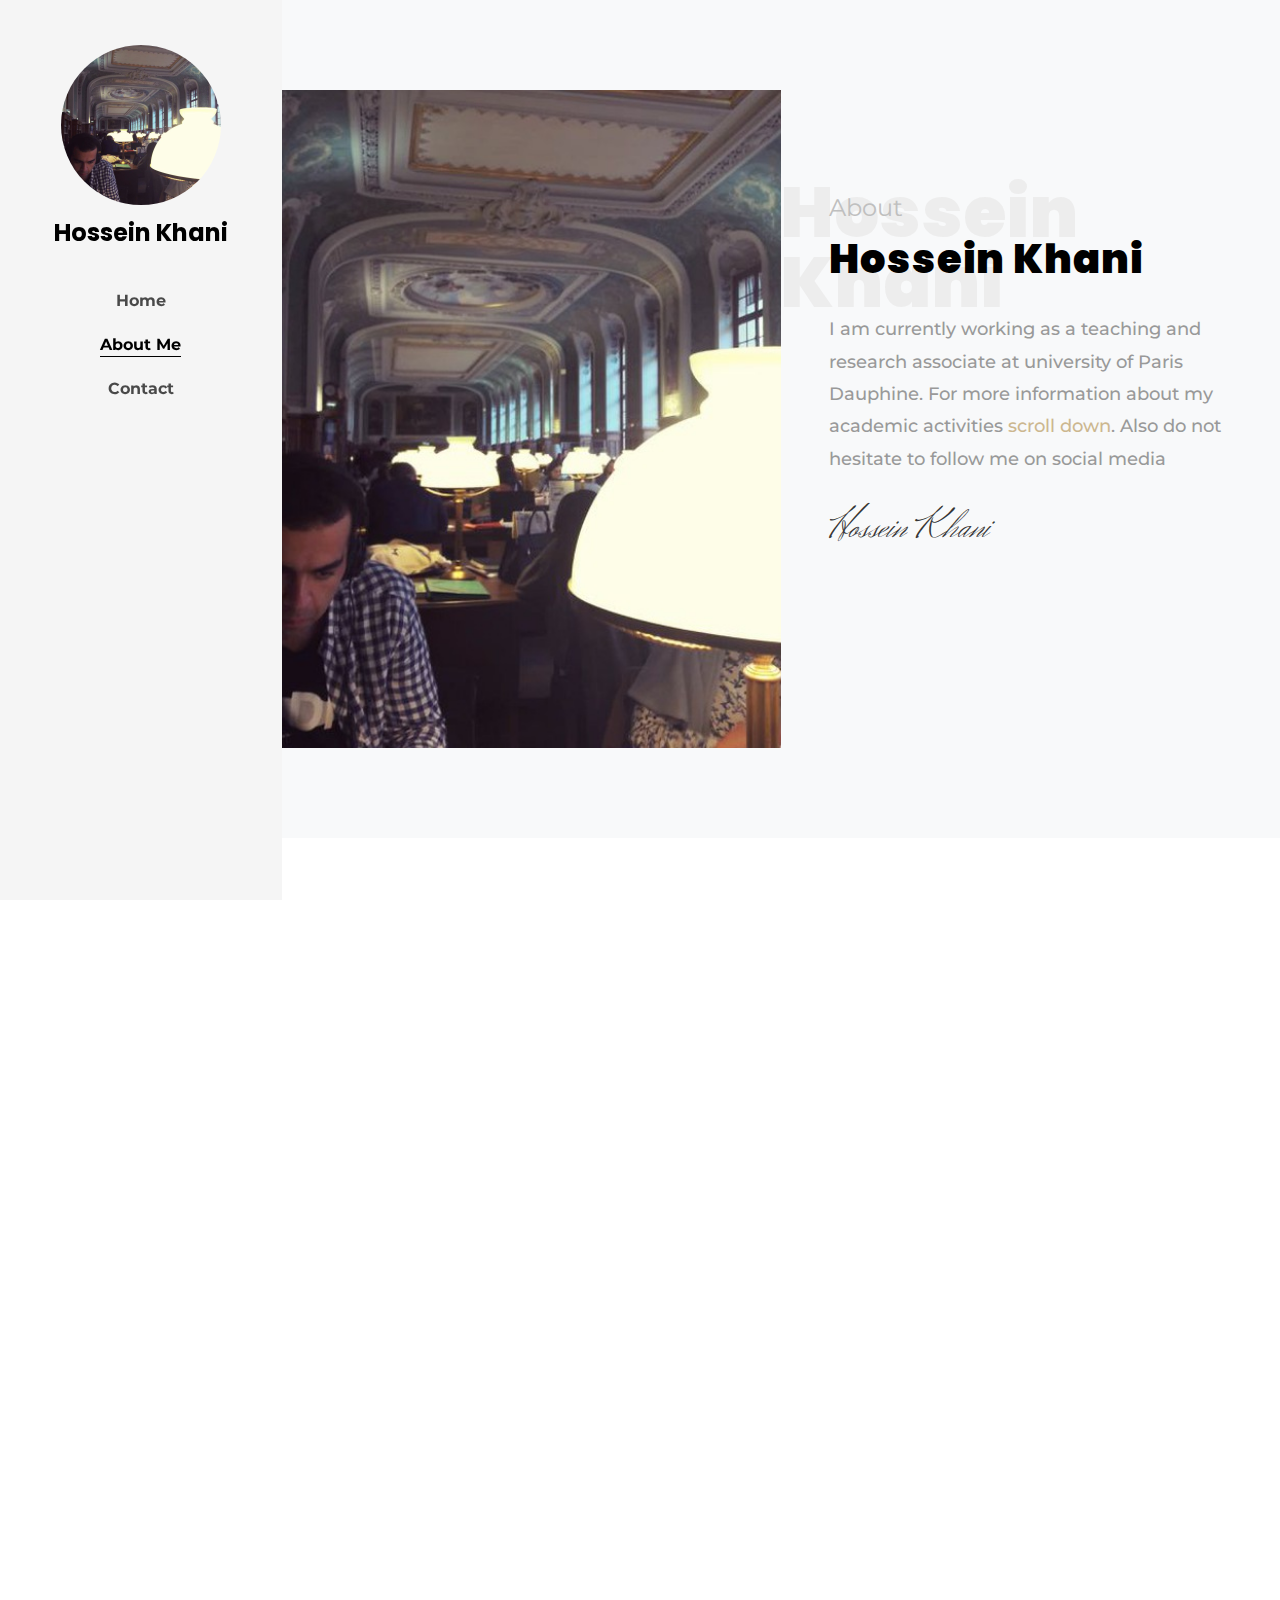
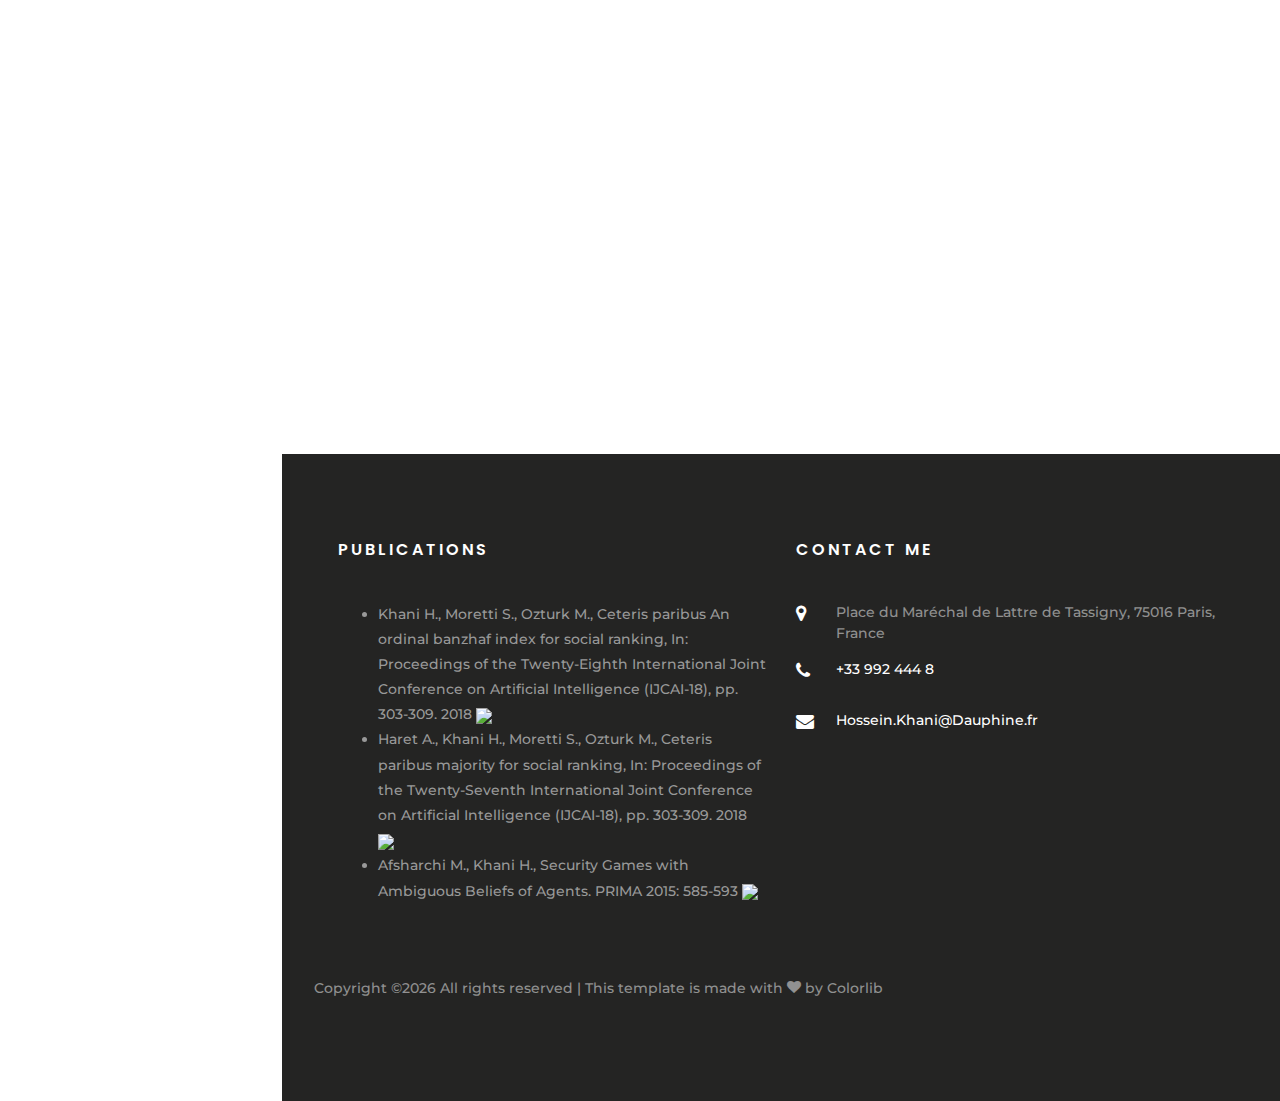
==== about.html @ 4a265524 "data added" ====
<!DOCTYPE html>
<html lang="en">
  <head>
    <title>Hossein Khani-personal webpage</title>
    <meta charset="utf-8">
    <meta name="viewport" content="width=device-width, initial-scale=1, shrink-to-fit=no">
    
    <link href="https://fonts.googleapis.com/css?family=Poppins:300,400,500,600,700" rel="stylesheet">
    <link href="https://fonts.googleapis.com/css?family=Montserrat:300,400,500,700" rel="stylesheet">
    <link href="https://fonts.googleapis.com/css?family=Herr+Von+Muellerhoff" rel="stylesheet">

<link rel="stylesheet" href="https://cdnjs.cloudflare.com/ajax/libs/font-awesome/4.7.0/css/font-awesome.min.css">


    <link rel="stylesheet" href="css/open-iconic-bootstrap.min.css">
    <link rel="stylesheet" href="css/animate.css">
    
    <link rel="stylesheet" href="css/owl.carousel.min.css">
    <link rel="stylesheet" href="css/owl.theme.default.min.css">
    <link rel="stylesheet" href="css/magnific-popup.css">

    <link rel="stylesheet" href="css/aos.css">

    <link rel="stylesheet" href="css/ionicons.min.css">

    <link rel="stylesheet" href="css/bootstrap-datepicker.css">
    <link rel="stylesheet" href="css/jquery.timepicker.css">

    
    <link rel="stylesheet" href="css/flaticon.css">
    <link rel="stylesheet" href="css/icomoon.css">
    <link rel="stylesheet" href="css/style.css">
  </head>
  <body>

	<div id="colorlib-page">
		<a href="#" class="js-colorlib-nav-toggle colorlib-nav-toggle"><i></i></a>
		<aside id="colorlib-aside" role="complementary" class="js-fullheight text-center">
			<h1 id="colorlib-logo"><a href="index.html"><span class="img" style="background-image: url(images/author.jpg);"></span>Hossein Khani</a></h1>
			<nav id="colorlib-main-menu" role="navigation">
				<ul>
					<li><a href="index.html">Home</a></li>
					
					<li class="colorlib-active"><a href="about.html">About Me</a></li>
					
					<li><a href="contact.html">Contact</a></li>
				</ul>
			</nav>

		
		</aside> <!-- END COLORLIB-ASIDE -->
		<div id="colorlib-main">
			<section class="ftco-section-no-padding bg-light">
				<div class="hero-wrap">
					<div class="overlay"></div>
					<div class="d-flex">
						<div class="author-image text img p-md-5" style="background-image: url(images/author.jpg);">
							
						</div>
						<div class="author-info text p-4 p-md-5 mt-5 mb-5">
							<div class="desc">
								<span class="subheading">About</span>
								<h1 class="big-letter">Hossein Khani</h1>
								<h1 class="mb-4"><span>Hossein Khani</span></h1>
								<p class="mb-4">I am currently working as a teaching and research associate at university of Paris Dauphine. For more information about my academic activities <a href="#ScrolledDown"> scroll down</a>. Also do not hesitate to follow me on social media</p>

								<h3 class="signature h1">Hossein Khani</h3>
					<ul class="ftco-social mt-3">
		              <li class="ftco-animate"><a href="https://twitter.com/hossein8564?lang=en"><span class="icon-twitter"></span></a></li>
		         <!--     <li class="ftco-animate"><a href="#"><span class="icon-facebook"></span></a></li>-->
		              <li class="ftco-animate"><a href="https://www.instagram.com/hossein.khani8564/"><span class="icon-instagram"></span></a></li>

<li class="ftco-animate"><a href="https://www.linkedin.com/in/hossein-khani-0a2ab736/"><span class="fa fa-linkedin-square" style="font-size:24px"></span></a></li>

<li class="ftco-animate"><a href="https://github.com/hosseinkh"><span class="fa fa-github fa-2x"></span></a></li>

		            </ul>

	            </div>
						</div>
					</div>
				</div>
			</section>


                  <section class="ftco-section instagram" id="ScrolledDown">
				<!--<div class="container">-->
				<div class="container">
					<div class="row justify-content-center mb-2 pb-3"> 
	          <div class="col-md-7 heading-section heading-section-2 text-center ftco-animate">
	            <h2 class="mb-4">Curriculum vitae</h2>
	          </div>
	        </div> 
								<div class="row no-gutters">


		        <div class="col-sm-12 col-md ftco-animate"></div>


		        <div class="col-sm-12 col-md ftco-animate">
		          <a href="CV/CV.pdf"> <img src="images/CV.png" width="200" height="150">
		            <div class="icon d-flex justify-content-center">
		              <span></span>
		            </div>
		          </a>

		        </div>

<div class="col-sm-12 col-md ftco-animate"></div>


		      </div>
				<!--</div>-->
			</section>






		
			<section class="ftco-section instagram">
				<!--<div class="container">-->
				<div class="container">
					<div class="row justify-content-center mb-2 pb-3"> 
	          <div class="col-md-7 heading-section heading-section-2 text-center ftco-animate">
	            <h2 class="mb-4">Working Subjects</h2>
	          </div>
	        </div> 
								<div class="row no-gutters">
		        <div class="col-sm-12 col-md ftco-animate">
		          <a href="Data.html"> <img src="images/Presentation1.png" width="250" height="150">
		            <div class="icon d-flex justify-content-center">
		              <span></span>
		            </div>
		          </a>

		        </div>
		        <div class="col-sm-12 col-md ftco-animate"> </div>

		        <div class="col-sm-12 col-md ftco-animate">
		          <a href="files/Presentation2.pdf"> <img src="images/Presentation2.png" width="250" height="150">
		            <div class="icon d-flex justify-content-center">
		              <span></span>
		            </div>
		          </a>

		        </div>
		        <div class="col-sm-12 col-md ftco-animate">
		        </div>
                        <div class="col-sm-12 col-md ftco-animate">
		          <a href="files/Presentation3.pdf"> <img src="images/Presentation3.png" width="250" height="150">
		            <div class="icon d-flex justify-content-center">
		              <span></span>
		            </div>
		          </a>

		        </div>
		      </div>
				<!--</div>-->
			</section>




 <section class="ftco-section instagram">
				<!--<div class="container">-->
				<div class="container">
					<div class="row justify-content-center mb-2 pb-3"> 
	          <div class="col-md-7 heading-section heading-section-2 text-center ftco-animate">
	            <h2 class="mb-4">Teaching (TD\TP)</h2>
	          </div>
	        </div> 
								<div class="row no-gutters">


		        <div class="col-sm-12 col-md ftco-animate"></div>


		        <div class="col-sm-12 col-md ftco-animate">
		          <a href="https://sites.google.com/site/julienlesca/teaching/ai?authuser=0"> <img src="images/AI.png" width="200" height="250">
		            <div class="icon d-flex justify-content-center">
		              <span></span>
		            </div>
		          </a>

		        </div>
									
		        <div class="col-sm-12 col-md ftco-animate">
		          <a href="https://docs.oracle.com/javase/tutorial/java/concepts/index.html"> <img src="images/JAVAOPP.jpeg" width="200" height="250">
		            <div class="icon d-flex justify-content-center">
		              <span></span>
		            </div>
		          </a>

		        </div>	
									
		        <div class="col-sm-12 col-md ftco-animate">
		          <a href="https://python-course.eu/"> <img src="images/py.jpeg" width="200" height="250">
		            <div class="icon d-flex justify-content-center">
		              <span></span>
		            </div>
		          </a>

		        </div>										

<div class="col-sm-12 col-md ftco-animate"></div>


		      </div>
				<!--</div>-->
			</section>





	   <footer class="ftco-footer ftco-bg-dark ftco-section">
	      <div class="container px-md-5">
	        <div class="row mb-5">
	          <div class="col-md">
	            <div class="ftco-footer-widget mb-4 ml-md-4">
                      <h2 class="ftco-heading-2">publications</h2>
	              <ul>
                      <li>Khani H., Moretti S., Ozturk M., Ceteris paribus   An ordinal banzhaf index for social ranking, In: Proceedings of the Twenty-Eighth International Joint Conference on Artificial Intelligence (IJCAI-18), pp. 303-309. 2018 <a href="http://dx.doi.org/10.24963/ijcai.2018/42" target="_blank"><img src="http://espadon.bu.dauphine.fr/labos/images/doi.png"></a></li>

	                <li>Haret A., Khani H., Moretti S., Ozturk M., Ceteris paribus majority for social ranking, In: Proceedings of the Twenty-Seventh International Joint Conference on Artificial Intelligence (IJCAI-18), pp. 303-309. 2018 <a href="http://dx.doi.org/10.24963/ijcai.2018/42" target="_blank"><img src="http://espadon.bu.dauphine.fr/labos/images/doi.png"></a></li>

	               <li>Afsharchi M., Khani H., Security Games with Ambiguous Beliefs of Agents. PRIMA 2015: 585-593
 <a href="https://link.springer.com/chapter/10.1007/978-3-319-25524-8_41" target=_blank><img src="http://espadon.bu.dauphine.fr/labos/images/doi.png"></a></li>

	               <!--  <li><a href="#" class="img" style="background-image: url(images/image_3.jpg);"></a></li>
	                <li><a href="#" class="img" style="background-image: url(images/image_4.jpg);"></a></li>
	                <li><a href="#" class="img" style="background-image: url(images/image_5.jpg);"></a></li>
	                <li><a href="#" class="img" style="background-image: url(images/image_6.jpg);"></a></li> -->
	              </ul>
	            </div>
	          </div>
	          <div class="col-md">
	            <div class="ftco-footer-widget mb-4">
	            	<h2 class="ftco-heading-2">Contact Me</h2>
	            	<div class="block-23 mb-3">
		              <ul>
		                <li><span class="icon icon-map-marker"></span><span class="text">Place du Maréchal de Lattre de Tassigny, 75016 Paris, France</span></li>
		                <li><a href="#"><span class="icon icon-phone"></span><span class="text">+33 992 444 8</span></a></li>
		                <li><a href="#"><span class="icon icon-envelope"></span><span class="text">Hossein.Khani@Dauphine.fr</span></a></li>
		              </ul>
		            </div>
	            </div>
	          </div>
	        </div>
	        <div class="row">
	          <div class="col-md-12">

	            <p><!-- Link back to Colorlib can't be removed. Template is licensed under CC BY 3.0. -->
	  Copyright &copy;<script>document.write(new Date().getFullYear());</script> All rights reserved | This template is made with <i class="icon-heart" aria-hidden="true"></i> by <a href="https://colorlib.com" target="_blank">Colorlib</a>
	  <!-- Link back to Colorlib can't be removed. Template is licensed under CC BY 3.0. --></p>
	          </div>
	        </div>
	      </div>
	    </footer>
		</div><!-- END COLORLIB-MAIN -->
	</div><!-- END COLORLIB-PAGE -->

  <!-- loader -->
  <div id="ftco-loader" class="show fullscreen"><svg class="circular" width="48px" height="48px"><circle class="path-bg" cx="24" cy="24" r="22" fill="none" stroke-width="4" stroke="#eeeeee"/><circle class="path" cx="24" cy="24" r="22" fill="none" stroke-width="4" stroke-miterlimit="10" stroke="#F96D00"/></svg></div>


  <script src="js/jquery.min.js"></script>
  <script src="js/jquery-migrate-3.0.1.min.js"></script>
  <script src="js/popper.min.js"></script>
  <script src="js/bootstrap.min.js"></script>
  <script src="js/jquery.easing.1.3.js"></script>
  <script src="js/jquery.waypoints.min.js"></script>
  <script src="js/jquery.stellar.min.js"></script>
  <script src="js/owl.carousel.min.js"></script>
  <script src="js/jquery.magnific-popup.min.js"></script>
  <script src="js/aos.js"></script>
  <script src="js/jquery.animateNumber.min.js"></script>
  <script src="js/bootstrap-datepicker.js"></script>
  <script src="js/jquery.timepicker.min.js"></script>
  <script src="js/scrollax.min.js"></script>
  <script src="https://maps.googleapis.com/maps/api/js?key=AIzaSyBVWaKrjvy3MaE7SQ74_uJiULgl1JY0H2s&sensor=false"></script>
  <script src="js/google-map.js"></script>
  <script src="js/main.js"></script>
    
  </body>
</html>
---- css/flaticon.css ----
/*
  	Flaticon icon font: Flaticon
  	Creation date: 12/12/2018 14:43
  	*/


@font-face {
  font-family: "Flaticon";
  src: url("../fonts/flaticon/font/Flaticon.eot");
  src: url("../fonts/flaticon/font/Flaticon.eot?#iefix") format("embedded-opentype"),
       url("../fonts/flaticon/font/Flaticon.woff") format("woff"),
       url("../fonts/flaticon/font/Flaticon.ttf") format("truetype"),
       url("../fonts/flaticon/font/Flaticon.svg#Flaticon") format("svg");
  font-weight: normal;
  font-style: normal;
}

@media screen and (-webkit-min-device-pixel-ratio:0) {
  @font-face {
    font-family: "Flaticon";
    src: url("../fonts/flaticon/font/Flaticon.svg#Flaticon") format("svg");
  }
}

[class^="flaticon-"]:before, [class*=" flaticon-"]:before,
[class^="flaticon-"]:after, [class*=" flaticon-"]:after {   
  font-family: Flaticon;
  font-style: normal;
  font-weight: normal;
  font-variant: normal;
  text-transform: none;
  line-height: 1;

  /* Better Font Rendering =========== */
  -webkit-font-smoothing: antialiased;
  -moz-osx-font-smoothing: grayscale;
}

.flaticon-printing-photo:before { content: "\f100"; }
.flaticon-focusing-target:before { content: "\f101"; }
.flaticon-camera:before { content: "\f102"; }
.flaticon-polaroid-pictures:before { content: "\f103"; }
.flaticon-big-lens:before { content: "\f104"; }
.flaticon-film:before { content: "\f105"; }
---- css/icomoon.css ----
@font-face {
  font-family: 'icomoon';
  src:  url('../fonts/icomoon/icomoon.eot?6tt51o');
  src:  url('../fonts/icomoon/icomoon.eot?6tt51o#iefix') format('embedded-opentype'),
    url('../fonts/icomoon/icomoon.ttf?6tt51o') format('truetype'),
    url('../fonts/icomoon/icomoon.woff?6tt51o') format('woff'),
    url('../fonts/icomoon/icomoon.svg?6tt51o#icomoon') format('svg');
  font-weight: normal;
  font-style: normal;
}

[class^="icon-"], [class*=" icon-"] {
  /* use !important to prevent issues with browser extensions that change fonts */
  font-family: 'icomoon' !important;
  speak: none;
  font-style: normal;
  font-weight: normal;
  font-variant: normal;
  text-transform: none;
  line-height: 1;

  /* Better Font Rendering =========== */
  -webkit-font-smoothing: antialiased;
  -moz-osx-font-smoothing: grayscale;
}

.icon-asterisk:before {
  content: "\f069";
}
.icon-plus:before {
  content: "\f067";
}
.icon-question:before {
  content: "\f128";
}
.icon-minus:before {
  content: "\f068";
}
.icon-glass:before {
  content: "\f000";
}
.icon-music:before {
  content: "\f001";
}
.icon-search:before {
  content: "\f002";
}
.icon-envelope-o:before {
  content: "\f003";
}
.icon-heart:before {
  content: "\f004";
}
.icon-star:before {
  content: "\f005";
}
.icon-star-o:before {
  content: "\f006";
}
.icon-user:before {
  content: "\f007";
}
.icon-film:before {
  content: "\f008";
}
.icon-th-large:before {
  content: "\f009";
}
.icon-th:before {
  content: "\f00a";
}
.icon-th-list:before {
  content: "\f00b";
}
.icon-check:before {
  content: "\f00c";
}
.icon-close:before {
  content: "\f00d";
}
.icon-remove:before {
  content: "\f00d";
}
.icon-times:before {
  content: "\f00d";
}
.icon-search-plus:before {
  content: "\f00e";
}
.icon-search-minus:before {
  content: "\f010";
}
.icon-power-off:before {
  content: "\f011";
}
.icon-signal:before {
  content: "\f012";
}
.icon-cog:before {
  content: "\f013";
}
.icon-gear:before {
  content: "\f013";
}
.icon-trash-o:before {
  content: "\f014";
}
.icon-home:before {
  content: "\f015";
}
.icon-file-o:before {
  content: "\f016";
}
.icon-clock-o:before {
  content: "\f017";
}
.icon-road:before {
  content: "\f018";
}
.icon-download:before {
  content: "\f019";
}
.icon-arrow-circle-o-down:before {
  content: "\f01a";
}
.icon-arrow-circle-o-up:before {
  content: "\f01b";
}
.icon-inbox:before {
  content: "\f01c";
}
.icon-play-circle-o:before {
  content: "\f01d";
}
.icon-repeat:before {
  content: "\f01e";
}
.icon-rotate-right:before {
  content: "\f01e";
}
.icon-refresh:before {
  content: "\f021";
}
.icon-list-alt:before {
  content: "\f022";
}
.icon-lock:before {
  content: "\f023";
}
.icon-flag:before {
  content: "\f024";
}
.icon-headphones:before {
  content: "\f025";
}
.icon-volume-off:before {
  content: "\f026";
}
.icon-volume-down:before {
  content: "\f027";
}
.icon-volume-up:before {
  content: "\f028";
}
.icon-qrcode:before {
  content: "\f029";
}
.icon-barcode:before {
  content: "\f02a";
}
.icon-tag:before {
  content: "\f02b";
}
.icon-tags:before {
  content: "\f02c";
}
.icon-book:before {
  content: "\f02d";
}
.icon-bookmark:before {
  content: "\f02e";
}
.icon-print:before {
  content: "\f02f";
}
.icon-camera:before {
  content: "\f030";
}
.icon-font:before {
  content: "\f031";
}
.icon-bold:before {
  content: "\f032";
}
.icon-italic:before {
  content: "\f033";
}
.icon-text-height:before {
  content: "\f034";
}
.icon-text-width:before {
  content: "\f035";
}
.icon-align-left:before {
  content: "\f036";
}
.icon-align-center:before {
  content: "\f037";
}
.icon-align-right:before {
  content: "\f038";
}
.icon-align-justify:before {
  content: "\f039";
}
.icon-list:before {
  content: "\f03a";
}
.icon-dedent:before {
  content: "\f03b";
}
.icon-outdent:before {
  content: "\f03b";
}
.icon-indent:before {
  content: "\f03c";
}
.icon-video-camera:before {
  content: "\f03d";
}
.icon-image:before {
  content: "\f03e";
}
.icon-photo:before {
  content: "\f03e";
}
.icon-picture-o:before {
  content: "\f03e";
}
.icon-pencil:before {
  content: "\f040";
}
.icon-map-marker:before {
  content: "\f041";
}
.icon-adjust:before {
  content: "\f042";
}
.icon-tint:before {
  content: "\f043";
}
.icon-edit:before {
  content: "\f044";
}
.icon-pencil-square-o:before {
  content: "\f044";
}
.icon-share-square-o:before {
  content: "\f045";
}
.icon-check-square-o:before {
  content: "\f046";
}
.icon-arrows:before {
  content: "\f047";
}
.icon-step-backward:before {
  content: "\f048";
}
.icon-fast-backward:before {
  content: "\f049";
}
.icon-backward:before {
  content: "\f04a";
}
.icon-play:before {
  content: "\f04b";
}
.icon-pause:before {
  content: "\f04c";
}
.icon-stop:before {
  content: "\f04d";
}
.icon-forward:before {
  content: "\f04e";
}
.icon-fast-forward:before {
  content: "\f050";
}
.icon-step-forward:before {
  content: "\f051";
}
.icon-eject:before {
  content: "\f052";
}
.icon-chevron-left:before {
  content: "\f053";
}
.icon-chevron-right:before {
  content: "\f054";
}
.icon-plus-circle:before {
  content: "\f055";
}
.icon-minus-circle:before {
  content: "\f056";
}
.icon-times-circle:before {
  content: "\f057";
}
.icon-check-circle:before {
  content: "\f058";
}
.icon-question-circle:before {
  content: "\f059";
}
.icon-info-circle:before {
  content: "\f05a";
}
.icon-crosshairs:before {
  content: "\f05b";
}
.icon-times-circle-o:before {
  content: "\f05c";
}
.icon-check-circle-o:before {
  content: "\f05d";
}
.icon-ban:before {
  content: "\f05e";
}
.icon-arrow-left:before {
  content: "\f060";
}
.icon-arrow-right:before {
  content: "\f061";
}
.icon-arrow-up:before {
  content: "\f062";
}
.icon-arrow-down:before {
  content: "\f063";
}
.icon-mail-forward:before {
  content: "\f064";
}
.icon-share:before {
  content: "\f064";
}
.icon-expand:before {
  content: "\f065";
}
.icon-compress:before {
  content: "\f066";
}
.icon-exclamation-circle:before {
  content: "\f06a";
}
.icon-gift:before {
  content: "\f06b";
}
.icon-leaf:before {
  content: "\f06c";
}
.icon-fire:before {
  content: "\f06d";
}
.icon-eye:before {
  content: "\f06e";
}
.icon-eye-slash:before {
  content: "\f070";
}
.icon-exclamation-triangle:before {
  content: "\f071";
}
.icon-warning:before {
  content: "\f071";
}
.icon-plane:before {
  content: "\f072";
}
.icon-calendar:before {
  content: "\f073";
}
.icon-random:before {
  content: "\f074";
}
.icon-comment:before {
  content: "\f075";
}
.icon-magnet:before {
  content: "\f076";
}
.icon-chevron-up:before {
  content: "\f077";
}
.icon-chevron-down:before {
  content: "\f078";
}
.icon-retweet:before {
  content: "\f079";
}
.icon-shopping-cart:before {
  content: "\f07a";
}
.icon-folder:before {
  content: "\f07b";
}
.icon-folder-open:before {
  content: "\f07c";
}
.icon-arrows-v:before {
  content: "\f07d";
}
.icon-arrows-h:before {
  content: "\f07e";
}
.icon-bar-chart:before {
  content: "\f080";
}
.icon-bar-chart-o:before {
  content: "\f080";
}
.icon-twitter-square:before {
  content: "\f081";
}
.icon-facebook-square:before {
  content: "\f082";
}
.icon-camera-retro:before {
  content: "\f083";
}
.icon-key:before {
  content: "\f084";
}
.icon-cogs:before {
  content: "\f085";
}
.icon-gears:before {
  content: "\f085";
}
.icon-comments:before {
  content: "\f086";
}
.icon-thumbs-o-up:before {
  content: "\f087";
}
.icon-thumbs-o-down:before {
  content: "\f088";
}
.icon-star-half:before {
  content: "\f089";
}
.icon-heart-o:before {
  content: "\f08a";
}
.icon-sign-out:before {
  content: "\f08b";
}
.icon-linkedin-square:before {
  content: "\f08c";
}
.icon-thumb-tack:before {
  content: "\f08d";
}
.icon-external-link:before {
  content: "\f08e";
}
.icon-sign-in:before {
  content: "\f090";
}
.icon-trophy:before {
  content: "\f091";
}
.icon-github-square:before {
  content: "\f092";
}
.icon-upload:before {
  content: "\f093";
}
.icon-lemon-o:before {
  content: "\f094";
}
.icon-phone:before {
  content: "\f095";
}
.icon-square-o:before {
  content: "\f096";
}
.icon-bookmark-o:before {
  content: "\f097";
}
.icon-phone-square:before {
  content: "\f098";
}
.icon-twitter:before {
  content: "\f099";
}
.icon-facebook:before {
  content: "\f09a";
}
.icon-facebook-f:before {
  content: "\f09a";
}
.icon-github:before {
  content: "\f09b";
}
.icon-unlock:before {
  content: "\f09c";
}
.icon-credit-card:before {
  content: "\f09d";
}
.icon-feed:before {
  content: "\f09e";
}
.icon-rss:before {
  content: "\f09e";
}
.icon-hdd-o:before {
  content: "\f0a0";
}
.icon-bullhorn:before {
  content: "\f0a1";
}
.icon-bell-o:before {
  content: "\f0a2";
}
.icon-certificate:before {
  content: "\f0a3";
}
.icon-hand-o-right:before {
  content: "\f0a4";
}
.icon-hand-o-left:before {
  content: "\f0a5";
}
.icon-hand-o-up:before {
  content: "\f0a6";
}
.icon-hand-o-down:before {
  content: "\f0a7";
}
.icon-arrow-circle-left:before {
  content: "\f0a8";
}
.icon-arrow-circle-right:before {
  content: "\f0a9";
}
.icon-arrow-circle-up:before {
  content: "\f0aa";
}
.icon-arrow-circle-down:before {
  content: "\f0ab";
}
.icon-globe:before {
  content: "\f0ac";
}
.icon-wrench:before {
  content: "\f0ad";
}
.icon-tasks:before {
  content: "\f0ae";
}
.icon-filter:before {
  content: "\f0b0";
}
.icon-briefcase:before {
  content: "\f0b1";
}
.icon-arrows-alt:before {
  content: "\f0b2";
}
.icon-group:before {
  content: "\f0c0";
}
.icon-users:before {
  content: "\f0c0";
}
.icon-chain:before {
  content: "\f0c1";
}
.icon-link:before {
  content: "\f0c1";
}
.icon-cloud:before {
  content: "\f0c2";
}
.icon-flask:before {
  content: "\f0c3";
}
.icon-cut:before {
  content: "\f0c4";
}
.icon-scissors:before {
  content: "\f0c4";
}
.icon-copy:before {
  content: "\f0c5";
}
.icon-files-o:before {
  content: "\f0c5";
}
.icon-paperclip:before {
  content: "\f0c6";
}
.icon-floppy-o:before {
  content: "\f0c7";
}
.icon-save:before {
  content: "\f0c7";
}
.icon-square:before {
  content: "\f0c8";
}
.icon-bars:before {
  content: "\f0c9";
}
.icon-navicon:before {
  content: "\f0c9";
}
.icon-reorder:before {
  content: "\f0c9";
}
.icon-list-ul:before {
  content: "\f0ca";
}
.icon-list-ol:before {
  content: "\f0cb";
}
.icon-strikethrough:before {
  content: "\f0cc";
}
.icon-underline:before {
  content: "\f0cd";
}
.icon-table:before {
  content: "\f0ce";
}
.icon-magic:before {
  content: "\f0d0";
}
.icon-truck:before {
  content: "\f0d1";
}
.icon-pinterest:before {
  content: "\f0d2";
}
.icon-pinterest-square:before {
  content: "\f0d3";
}
.icon-google-plus-square:before {
  content: "\f0d4";
}
.icon-google-plus:before {
  content: "\f0d5";
}
.icon-money:before {
  content: "\f0d6";
}
.icon-caret-down:before {
  content: "\f0d7";
}
.icon-caret-up:before {
  content: "\f0d8";
}
.icon-caret-left:before {
  content: "\f0d9";
}
.icon-caret-right:before {
  content: "\f0da";
}
.icon-columns:before {
  content: "\f0db";
}
.icon-sort:before {
  content: "\f0dc";
}
.icon-unsorted:before {
  content: "\f0dc";
}
.icon-sort-desc:before {
  content: "\f0dd";
}
.icon-sort-down:before {
  content: "\f0dd";
}
.icon-sort-asc:before {
  content: "\f0de";
}
.icon-sort-up:before {
  content: "\f0de";
}
.icon-envelope:before {
  content: "\f0e0";
}
.icon-linkedin:before {
  content: "\f0e1";
}
.icon-rotate-left:before {
  content: "\f0e2";
}
.icon-undo:before {
  content: "\f0e2";
}
.icon-gavel:before {
  content: "\f0e3";
}
.icon-legal:before {
  content: "\f0e3";
}
.icon-dashboard:before {
  content: "\f0e4";
}
.icon-tachometer:before {
  content: "\f0e4";
}
.icon-comment-o:before {
  content: "\f0e5";
}
.icon-comments-o:before {
  content: "\f0e6";
}
.icon-bolt:before {
  content: "\f0e7";
}
.icon-flash:before {
  content: "\f0e7";
}
.icon-sitemap:before {
  content: "\f0e8";
}
.icon-umbrella:before {
  content: "\f0e9";
}
.icon-clipboard:before {
  content: "\f0ea";
}
.icon-paste:before {
  content: "\f0ea";
}
.icon-lightbulb-o:before {
  content: "\f0eb";
}
.icon-exchange:before {
  content: "\f0ec";
}
.icon-cloud-download:before {
  content: "\f0ed";
}
.icon-cloud-upload:before {
  content: "\f0ee";
}
.icon-user-md:before {
  content: "\f0f0";
}
.icon-stethoscope:before {
  content: "\f0f1";
}
.icon-suitcase:before {
  content: "\f0f2";
}
.icon-bell:before {
  content: "\f0f3";
}
.icon-coffee:before {
  content: "\f0f4";
}
.icon-cutlery:before {
  content: "\f0f5";
}
.icon-file-text-o:before {
  content: "\f0f6";
}
.icon-building-o:before {
  content: "\f0f7";
}
.icon-hospital-o:before {
  content: "\f0f8";
}
.icon-ambulance:before {
  content: "\f0f9";
}
.icon-medkit:before {
  content: "\f0fa";
}
.icon-fighter-jet:before {
  content: "\f0fb";
}
.icon-beer:before {
  content: "\f0fc";
}
.icon-h-square:before {
  content: "\f0fd";
}
.icon-plus-square:before {
  content: "\f0fe";
}
.icon-angle-double-left:before {
  content: "\f100";
}
.icon-angle-double-right:before {
  content: "\f101";
}
.icon-angle-double-up:before {
  content: "\f102";
}
.icon-angle-double-down:before {
  content: "\f103";
}
.icon-angle-left:before {
  content: "\f104";
}
.icon-angle-right:before {
  content: "\f105";
}
.icon-angle-up:before {
  content: "\f106";
}
.icon-angle-down:before {
  content: "\f107";
}
.icon-desktop:before {
  content: "\f108";
}
.icon-laptop:before {
  content: "\f109";
}
.icon-tablet:before {
  content: "\f10a";
}
.icon-mobile:before {
  content: "\f10b";
}
.icon-mobile-phone:before {
  content: "\f10b";
}
.icon-circle-o:before {
  content: "\f10c";
}
.icon-quote-left:before {
  content: "\f10d";
}
.icon-quote-right:before {
  content: "\f10e";
}
.icon-spinner:before {
  content: "\f110";
}
.icon-circle:before {
  content: "\f111";
}
.icon-mail-reply:before {
  content: "\f112";
}
.icon-reply:before {
  content: "\f112";
}
.icon-github-alt:before {
  content: "\f113";
}
.icon-folder-o:before {
  content: "\f114";
}
.icon-folder-open-o:before {
  content: "\f115";
}
.icon-smile-o:before {
  content: "\f118";
}
.icon-frown-o:before {
  content: "\f119";
}
.icon-meh-o:before {
  content: "\f11a";
}
.icon-gamepad:before {
  content: "\f11b";
}
.icon-keyboard-o:before {
  content: "\f11c";
}
.icon-flag-o:before {
  content: "\f11d";
}
.icon-flag-checkered:before {
  content: "\f11e";
}
.icon-terminal:before {
  content: "\f120";
}
.icon-code:before {
  content: "\f121";
}
.icon-mail-reply-all:before {
  content: "\f122";
}
.icon-reply-all:before {
  content: "\f122";
}
.icon-star-half-empty:before {
  content: "\f123";
}
.icon-star-half-full:before {
  content: "\f123";
}
.icon-star-half-o:before {
  content: "\f123";
}
.icon-location-arrow:before {
  content: "\f124";
}
.icon-crop:before {
  content: "\f125";
}
.icon-code-fork:before {
  content: "\f126";
}
.icon-chain-broken:before {
  content: "\f127";
}
.icon-unlink:before {
  content: "\f127";
}
.icon-info:before {
  content: "\f129";
}
.icon-exclamation:before {
  content: "\f12a";
}
.icon-superscript:before {
  content: "\f12b";
}
.icon-subscript:before {
  content: "\f12c";
}
.icon-eraser:before {
  content: "\f12d";
}
.icon-puzzle-piece:before {
  content: "\f12e";
}
.icon-microphone:before {
  content: "\f130";
}
.icon-microphone-slash:before {
  content: "\f131";
}
.icon-shield:before {
  content: "\f132";
}
.icon-calendar-o:before {
  content: "\f133";
}
.icon-fire-extinguisher:before {
  content: "\f134";
}
.icon-rocket:before {
  content: "\f135";
}
.icon-maxcdn:before {
  content: "\f136";
}
.icon-chevron-circle-left:before {
  content: "\f137";
}
.icon-chevron-circle-right:before {
  content: "\f138";
}
.icon-chevron-circle-up:before {
  content: "\f139";
}
.icon-chevron-circle-down:before {
  content: "\f13a";
}
.icon-html5:before {
  content: "\f13b";
}
.icon-css3:before {
  content: "\f13c";
}
.icon-anchor:before {
  content: "\f13d";
}
.icon-unlock-alt:before {
  content: "\f13e";
}
.icon-bullseye:before {
  content: "\f140";
}
.icon-ellipsis-h:before {
  content: "\f141";
}
.icon-ellipsis-v:before {
  content: "\f142";
}
.icon-rss-square:before {
  content: "\f143";
}
.icon-play-circle:before {
  content: "\f144";
}
.icon-ticket:before {
  content: "\f145";
}
.icon-minus-square:before {
  content: "\f146";
}
.icon-minus-square-o:before {
  content: "\f147";
}
.icon-level-up:before {
  content: "\f148";
}
.icon-level-down:before {
  content: "\f149";
}
.icon-check-square:before {
  content: "\f14a";
}
.icon-pencil-square:before {
  content: "\f14b";
}
.icon-external-link-square:before {
  content: "\f14c";
}
.icon-share-square:before {
  content: "\f14d";
}
.icon-compass:before {
  content: "\f14e";
}
.icon-caret-square-o-down:before {
  content: "\f150";
}
.icon-toggle-down:before {
  content: "\f150";
}
.icon-caret-square-o-up:before {
  content: "\f151";
}
.icon-toggle-up:before {
  content: "\f151";
}
.icon-caret-square-o-right:before {
  content: "\f152";
}
.icon-toggle-right:before {
  content: "\f152";
}
.icon-eur:before {
  content: "\f153";
}
.icon-euro:before {
  content: "\f153";
}
.icon-gbp:before {
  content: "\f154";
}
.icon-dollar:before {
  content: "\f155";
}
.icon-usd:before {
  content: "\f155";
}
.icon-inr:before {
  content: "\f156";
}
.icon-rupee:before {
  content: "\f156";
}
.icon-cny:before {
  content: "\f157";
}
.icon-jpy:before {
  content: "\f157";
}
.icon-rmb:before {
  content: "\f157";
}
.icon-yen:before {
  content: "\f157";
}
.icon-rouble:before {
  content: "\f158";
}
.icon-rub:before {
  content: "\f158";
}
.icon-ruble:before {
  content: "\f158";
}
.icon-krw:before {
  content: "\f159";
}
.icon-won:before {
  content: "\f159";
}
.icon-bitcoin:before {
  content: "\f15a";
}
.icon-btc:before {
  content: "\f15a";
}
.icon-file:before {
  content: "\f15b";
}
.icon-file-text:before {
  content: "\f15c";
}
.icon-sort-alpha-asc:before {
  content: "\f15d";
}
.icon-sort-alpha-desc:before {
  content: "\f15e";
}
.icon-sort-amount-asc:before {
  content: "\f160";
}
.icon-sort-amount-desc:before {
  content: "\f161";
}
.icon-sort-numeric-asc:before {
  content: "\f162";
}
.icon-sort-numeric-desc:before {
  content: "\f163";
}
.icon-thumbs-up:before {
  content: "\f164";
}
.icon-thumbs-down:before {
  content: "\f165";
}
.icon-youtube-square:before {
  content: "\f166";
}
.icon-youtube:before {
  content: "\f167";
}
.icon-xing:before {
  content: "\f168";
}
.icon-xing-square:before {
  content: "\f169";
}
.icon-youtube-play:before {
  content: "\f16a";
}
.icon-dropbox:before {
  content: "\f16b";
}
.icon-stack-overflow:before {
  content: "\f16c";
}
.icon-instagram:before {
  content: "\f16d";
}
.icon-flickr:before {
  content: "\f16e";
}
.icon-adn:before {
  content: "\f170";
}
.icon-bitbucket:before {
  content: "\f171";
}
.icon-bitbucket-square:before {
  content: "\f172";
}
.icon-tumblr:before {
  content: "\f173";
}
.icon-tumblr-square:before {
  content: "\f174";
}
.icon-long-arrow-down:before {
  content: "\f175";
}
.icon-long-arrow-up:before {
  content: "\f176";
}
.icon-long-arrow-left:before {
  content: "\f177";
}
.icon-long-arrow-right:before {
  content: "\f178";
}
.icon-apple:before {
  content: "\f179";
}
.icon-windows:before {
  content: "\f17a";
}
.icon-android:before {
  content: "\f17b";
}
.icon-linux:before {
  content: "\f17c";
}
.icon-dribbble:before {
  content: "\f17d";
}
.icon-skype:before {
  content: "\f17e";
}
.icon-foursquare:before {
  content: "\f180";
}
.icon-trello:before {
  content: "\f181";
}
.icon-female:before {
  content: "\f182";
}
.icon-male:before {
  content: "\f183";
}
.icon-gittip:before {
  content: "\f184";
}
.icon-gratipay:before {
  content: "\f184";
}
.icon-sun-o:before {
  content: "\f185";
}
.icon-moon-o:before {
  content: "\f186";
}
.icon-archive:before {
  content: "\f187";
}
.icon-bug:before {
  content: "\f188";
}
.icon-vk:before {
  content: "\f189";
}
.icon-weibo:before {
  content: "\f18a";
}
.icon-renren:before {
  content: "\f18b";
}
.icon-pagelines:before {
  content: "\f18c";
}
.icon-stack-exchange:before {
  content: "\f18d";
}
.icon-arrow-circle-o-right:before {
  content: "\f18e";
}
.icon-arrow-circle-o-left:before {
  content: "\f190";
}
.icon-caret-square-o-left:before {
  content: "\f191";
}
.icon-toggle-left:before {
  content: "\f191";
}
.icon-dot-circle-o:before {
  content: "\f192";
}
.icon-wheelchair:before {
  content: "\f193";
}
.icon-vimeo-square:before {
  content: "\f194";
}
.icon-try:before {
  content: "\f195";
}
.icon-turkish-lira:before {
  content: "\f195";
}
.icon-plus-square-o:before {
  content: "\f196";
}
.icon-space-shuttle:before {
  content: "\f197";
}
.icon-slack:before {
  content: "\f198";
}
.icon-envelope-square:before {
  content: "\f199";
}
.icon-wordpress:before {
  content: "\f19a";
}
.icon-openid:before {
  content: "\f19b";
}
.icon-bank:before {
  content: "\f19c";
}
.icon-institution:before {
  content: "\f19c";
}
.icon-university:before {
  content: "\f19c";
}
.icon-graduation-cap:before {
  content: "\f19d";
}
.icon-mortar-board:before {
  content: "\f19d";
}
.icon-yahoo:before {
  content: "\f19e";
}
.icon-google:before {
  content: "\f1a0";
}
.icon-reddit:before {
  content: "\f1a1";
}
.icon-reddit-square:before {
  content: "\f1a2";
}
.icon-stumbleupon-circle:before {
  content: "\f1a3";
}
.icon-stumbleupon:before {
  content: "\f1a4";
}
.icon-delicious:before {
  content: "\f1a5";
}
.icon-digg:before {
  content: "\f1a6";
}
.icon-pied-piper-pp:before {
  content: "\f1a7";
}
.icon-pied-piper-alt:before {
  content: "\f1a8";
}
.icon-drupal:before {
  content: "\f1a9";
}
.icon-joomla:before {
  content: "\f1aa";
}
.icon-language:before {
  content: "\f1ab";
}
.icon-fax:before {
  content: "\f1ac";
}
.icon-building:before {
  content: "\f1ad";
}
.icon-child:before {
  content: "\f1ae";
}
.icon-paw:before {
  content: "\f1b0";
}
.icon-spoon:before {
  content: "\f1b1";
}
.icon-cube:before {
  content: "\f1b2";
}
.icon-cubes:before {
  content: "\f1b3";
}
.icon-behance:before {
  content: "\f1b4";
}
.icon-behance-square:before {
  content: "\f1b5";
}
.icon-steam:before {
  content: "\f1b6";
}
.icon-steam-square:before {
  content: "\f1b7";
}
.icon-recycle:before {
  content: "\f1b8";
}
.icon-automobile:before {
  content: "\f1b9";
}
.icon-car:before {
  content: "\f1b9";
}
.icon-cab:before {
  content: "\f1ba";
}
.icon-taxi:before {
  content: "\f1ba";
}
.icon-tree:before {
  content: "\f1bb";
}
.icon-spotify:before {
  content: "\f1bc";
}
.icon-deviantart:before {
  content: "\f1bd";
}
.icon-soundcloud:before {
  content: "\f1be";
}
.icon-database:before {
  content: "\f1c0";
}
.icon-file-pdf-o:before {
  content: "\f1c1";
}
.icon-file-word-o:before {
  content: "\f1c2";
}
.icon-file-excel-o:before {
  content: "\f1c3";
}
.icon-file-powerpoint-o:before {
  content: "\f1c4";
}
.icon-file-image-o:before {
  content: "\f1c5";
}
.icon-file-photo-o:before {
  content: "\f1c5";
}
.icon-file-picture-o:before {
  content: "\f1c5";
}
.icon-file-archive-o:before {
  content: "\f1c6";
}
.icon-file-zip-o:before {
  content: "\f1c6";
}
.icon-file-audio-o:before {
  content: "\f1c7";
}
.icon-file-sound-o:before {
  content: "\f1c7";
}
.icon-file-movie-o:before {
  content: "\f1c8";
}
.icon-file-video-o:before {
  content: "\f1c8";
}
.icon-file-code-o:before {
  content: "\f1c9";
}
.icon-vine:before {
  content: "\f1ca";
}
.icon-codepen:before {
  content: "\f1cb";
}
.icon-jsfiddle:before {
  content: "\f1cc";
}
.icon-life-bouy:before {
  content: "\f1cd";
}
.icon-life-buoy:before {
  content: "\f1cd";
}
.icon-life-ring:before {
  content: "\f1cd";
}
.icon-life-saver:before {
  content: "\f1cd";
}
.icon-support:before {
  content: "\f1cd";
}
.icon-circle-o-notch:before {
  content: "\f1ce";
}
.icon-ra:before {
  content: "\f1d0";
}
.icon-rebel:before {
  content: "\f1d0";
}
.icon-resistance:before {
  content: "\f1d0";
}
.icon-empire:before {
  content: "\f1d1";
}
.icon-ge:before {
  content: "\f1d1";
}
.icon-git-square:before {
  content: "\f1d2";
}
.icon-git:before {
  content: "\f1d3";
}
.icon-hacker-news:before {
  content: "\f1d4";
}
.icon-y-combinator-square:before {
  content: "\f1d4";
}
.icon-yc-square:before {
  content: "\f1d4";
}
.icon-tencent-weibo:before {
  content: "\f1d5";
}
.icon-qq:before {
  content: "\f1d6";
}
.icon-wechat:before {
  content: "\f1d7";
}
.icon-weixin:before {
  content: "\f1d7";
}
.icon-paper-plane:before {
  content: "\f1d8";
}
.icon-send:before {
  content: "\f1d8";
}
.icon-paper-plane-o:before {
  content: "\f1d9";
}
.icon-send-o:before {
  content: "\f1d9";
}
.icon-history:before {
  content: "\f1da";
}
.icon-circle-thin:before {
  content: "\f1db";
}
.icon-header:before {
  content: "\f1dc";
}
.icon-paragraph:before {
  content: "\f1dd";
}
.icon-sliders:before {
  content: "\f1de";
}
.icon-share-alt:before {
  content: "\f1e0";
}
.icon-share-alt-square:before {
  content: "\f1e1";
}
.icon-bomb:before {
  content: "\f1e2";
}
.icon-futbol-o:before {
  content: "\f1e3";
}
.icon-soccer-ball-o:before {
  content: "\f1e3";
}
.icon-tty:before {
  content: "\f1e4";
}
.icon-binoculars:before {
  content: "\f1e5";
}
.icon-plug:before {
  content: "\f1e6";
}
.icon-slideshare:before {
  content: "\f1e7";
}
.icon-twitch:before {
  content: "\f1e8";
}
.icon-yelp:before {
  content: "\f1e9";
}
.icon-newspaper-o:before {
  content: "\f1ea";
}
.icon-wifi:before {
  content: "\f1eb";
}
.icon-calculator:before {
  content: "\f1ec";
}
.icon-paypal:before {
  content: "\f1ed";
}
.icon-google-wallet:before {
  content: "\f1ee";
}
.icon-cc-visa:before {
  content: "\f1f0";
}
.icon-cc-mastercard:before {
  content: "\f1f1";
}
.icon-cc-discover:before {
  content: "\f1f2";
}
.icon-cc-amex:before {
  content: "\f1f3";
}
.icon-cc-paypal:before {
  content: "\f1f4";
}
.icon-cc-stripe:before {
  content: "\f1f5";
}
.icon-bell-slash:before {
  content: "\f1f6";
}
.icon-bell-slash-o:before {
  content: "\f1f7";
}
.icon-trash:before {
  content: "\f1f8";
}
.icon-copyright:before {
  content: "\f1f9";
}
.icon-at:before {
  content: "\f1fa";
}
.icon-eyedropper:before {
  content: "\f1fb";
}
.icon-paint-brush:before {
  content: "\f1fc";
}
.icon-birthday-cake:before {
  content: "\f1fd";
}
.icon-area-chart:before {
  content: "\f1fe";
}
.icon-pie-chart:before {
  content: "\f200";
}
.icon-line-chart:before {
  content: "\f201";
}
.icon-lastfm:before {
  content: "\f202";
}
.icon-lastfm-square:before {
  content: "\f203";
}
.icon-toggle-off:before {
  content: "\f204";
}
.icon-toggle-on:before {
  content: "\f205";
}
.icon-bicycle:before {
  content: "\f206";
}
.icon-bus:before {
  content: "\f207";
}
.icon-ioxhost:before {
  content: "\f208";
}
.icon-angellist:before {
  content: "\f209";
}
.icon-cc:before {
  content: "\f20a";
}
.icon-ils:before {
  content: "\f20b";
}
.icon-shekel:before {
  content: "\f20b";
}
.icon-sheqel:before {
  content: "\f20b";
}
.icon-meanpath:before {
  content: "\f20c";
}
.icon-buysellads:before {
  content: "\f20d";
}
.icon-connectdevelop:before {
  content: "\f20e";
}
.icon-dashcube:before {
  content: "\f210";
}
.icon-forumbee:before {
  content: "\f211";
}
.icon-leanpub:before {
  content: "\f212";
}
.icon-sellsy:before {
  content: "\f213";
}
.icon-shirtsinbulk:before {
  content: "\f214";
}
.icon-simplybuilt:before {
  content: "\f215";
}
.icon-skyatlas:before {
  content: "\f216";
}
.icon-cart-plus:before {
  content: "\f217";
}
.icon-cart-arrow-down:before {
  content: "\f218";
}
.icon-diamond:before {
  content: "\f219";
}
.icon-ship:before {
  content: "\f21a";
}
.icon-user-secret:before {
  content: "\f21b";
}
.icon-motorcycle:before {
  content: "\f21c";
}
.icon-street-view:before {
  content: "\f21d";
}
.icon-heartbeat:before {
  content: "\f21e";
}
.icon-venus:before {
  content: "\f221";
}
.icon-mars:before {
  content: "\f222";
}
.icon-mercury:before {
  content: "\f223";
}
.icon-intersex:before {
  content: "\f224";
}
.icon-transgender:before {
  content: "\f224";
}
.icon-transgender-alt:before {
  content: "\f225";
}
.icon-venus-double:before {
  content: "\f226";
}
.icon-mars-double:before {
  content: "\f227";
}
.icon-venus-mars:before {
  content: "\f228";
}
.icon-mars-stroke:before {
  content: "\f229";
}
.icon-mars-stroke-v:before {
  content: "\f22a";
}
.icon-mars-stroke-h:before {
  content: "\f22b";
}
.icon-neuter:before {
  content: "\f22c";
}
.icon-genderless:before {
  content: "\f22d";
}
.icon-facebook-official:before {
  content: "\f230";
}
.icon-pinterest-p:before {
  content: "\f231";
}
.icon-whatsapp:before {
  content: "\f232";
}
.icon-server:before {
  content: "\f233";
}
.icon-user-plus:before {
  content: "\f234";
}
.icon-user-times:before {
  content: "\f235";
}
.icon-bed:before {
  content: "\f236";
}
.icon-hotel:before {
  content: "\f236";
}
.icon-viacoin:before {
  content: "\f237";
}
.icon-train:before {
  content: "\f238";
}
.icon-subway:before {
  content: "\f239";
}
.icon-medium:before {
  content: "\f23a";
}
.icon-y-combinator:before {
  content: "\f23b";
}
.icon-yc:before {
  content: "\f23b";
}
.icon-optin-monster:before {
  content: "\f23c";
}
.icon-opencart:before {
  content: "\f23d";
}
.icon-expeditedssl:before {
  content: "\f23e";
}
.icon-battery:before {
  content: "\f240";
}
.icon-battery-4:before {
  content: "\f240";
}
.icon-battery-full:before {
  content: "\f240";
}
.icon-battery-3:before {
  content: "\f241";
}
.icon-battery-three-quarters:before {
  content: "\f241";
}
.icon-battery-2:before {
  content: "\f242";
}
.icon-battery-half:before {
  content: "\f242";
}
.icon-battery-1:before {
  content: "\f243";
}
.icon-battery-quarter:before {
  content: "\f243";
}
.icon-battery-0:before {
  content: "\f244";
}
.icon-battery-empty:before {
  content: "\f244";
}
.icon-mouse-pointer:before {
  content: "\f245";
}
.icon-i-cursor:before {
  content: "\f246";
}
.icon-object-group:before {
  content: "\f247";
}
.icon-object-ungroup:before {
  content: "\f248";
}
.icon-sticky-note:before {
  content: "\f249";
}
.icon-sticky-note-o:before {
  content: "\f24a";
}
.icon-cc-jcb:before {
  content: "\f24b";
}
.icon-cc-diners-club:before {
  content: "\f24c";
}
.icon-clone:before {
  content: "\f24d";
}
.icon-balance-scale:before {
  content: "\f24e";
}
.icon-hourglass-o:before {
  content: "\f250";
}
.icon-hourglass-1:before {
  content: "\f251";
}
.icon-hourglass-start:before {
  content: "\f251";
}
.icon-hourglass-2:before {
  content: "\f252";
}
.icon-hourglass-half:before {
  content: "\f252";
}
.icon-hourglass-3:before {
  content: "\f253";
}
.icon-hourglass-end:before {
  content: "\f253";
}
.icon-hourglass:before {
  content: "\f254";
}
.icon-hand-grab-o:before {
  content: "\f255";
}
.icon-hand-rock-o:before {
  content: "\f255";
}
.icon-hand-paper-o:before {
  content: "\f256";
}
.icon-hand-stop-o:before {
  content: "\f256";
}
.icon-hand-scissors-o:before {
  content: "\f257";
}
.icon-hand-lizard-o:before {
  content: "\f258";
}
.icon-hand-spock-o:before {
  content: "\f259";
}
.icon-hand-pointer-o:before {
  content: "\f25a";
}
.icon-hand-peace-o:before {
  content: "\f25b";
}
.icon-trademark:before {
  content: "\f25c";
}
.icon-registered:before {
  content: "\f25d";
}
.icon-creative-commons:before {
  content: "\f25e";
}
.icon-gg:before {
  content: "\f260";
}
.icon-gg-circle:before {
  content: "\f261";
}
.icon-tripadvisor:before {
  content: "\f262";
}
.icon-odnoklassniki:before {
  content: "\f263";
}
.icon-odnoklassniki-square:before {
  content: "\f264";
}
.icon-get-pocket:before {
  content: "\f265";
}
.icon-wikipedia-w:before {
  content: "\f266";
}
.icon-safari:before {
  content: "\f267";
}
.icon-chrome:before {
  content: "\f268";
}
.icon-firefox:before {
  content: "\f269";
}
.icon-opera:before {
  content: "\f26a";
}
.icon-internet-explorer:before {
  content: "\f26b";
}
.icon-television:before {
  content: "\f26c";
}
.icon-tv:before {
  content: "\f26c";
}
.icon-contao:before {
  content: "\f26d";
}
.icon-500px:before {
  content: "\f26e";
}
.icon-amazon:before {
  content: "\f270";
}
.icon-calendar-plus-o:before {
  content: "\f271";
}
.icon-calendar-minus-o:before {
  content: "\f272";
}
.icon-calendar-times-o:before {
  content: "\f273";
}
.icon-calendar-check-o:before {
  content: "\f274";
}
.icon-industry:before {
  content: "\f275";
}
.icon-map-pin:before {
  content: "\f276";
}
.icon-map-signs:before {
  content: "\f277";
}
.icon-map-o:before {
  content: "\f278";
}
.icon-map:before {
  content: "\f279";
}
.icon-commenting:before {
  content: "\f27a";
}
.icon-commenting-o:before {
  content: "\f27b";
}
.icon-houzz:before {
  content: "\f27c";
}
.icon-vimeo:before {
  content: "\f27d";
}
.icon-black-tie:before {
  content: "\f27e";
}
.icon-fonticons:before {
  content: "\f280";
}
.icon-reddit-alien:before {
  content: "\f281";
}
.icon-edge:before {
  content: "\f282";
}
.icon-credit-card-alt:before {
  content: "\f283";
}
.icon-codiepie:before {
  content: "\f284";
}
.icon-modx:before {
  content: "\f285";
}
.icon-fort-awesome:before {
  content: "\f286";
}
.icon-usb:before {
  content: "\f287";
}
.icon-product-hunt:before {
  content: "\f288";
}
.icon-mixcloud:before {
  content: "\f289";
}
.icon-scribd:before {
  content: "\f28a";
}
.icon-pause-circle:before {
  content: "\f28b";
}
.icon-pause-circle-o:before {
  content: "\f28c";
}
.icon-stop-circle:before {
  content: "\f28d";
}
.icon-stop-circle-o:before {
  content: "\f28e";
}
.icon-shopping-bag:before {
  content: "\f290";
}
.icon-shopping-basket:before {
  content: "\f291";
}
.icon-hashtag:before {
  content: "\f292";
}
.icon-bluetooth:before {
  content: "\f293";
}
.icon-bluetooth-b:before {
  content: "\f294";
}
.icon-percent:before {
  content: "\f295";
}
.icon-gitlab:before {
  content: "\f296";
}
.icon-wpbeginner:before {
  content: "\f297";
}
.icon-wpforms:before {
  content: "\f298";
}
.icon-envira:before {
  content: "\f299";
}
.icon-universal-access:before {
  content: "\f29a";
}
.icon-wheelchair-alt:before {
  content: "\f29b";
}
.icon-question-circle-o:before {
  content: "\f29c";
}
.icon-blind:before {
  content: "\f29d";
}
.icon-audio-description:before {
  content: "\f29e";
}
.icon-volume-control-phone:before {
  content: "\f2a0";
}
.icon-braille:before {
  content: "\f2a1";
}
.icon-assistive-listening-systems:before {
  content: "\f2a2";
}
.icon-american-sign-language-interpreting:before {
  content: "\f2a3";
}
.icon-asl-interpreting:before {
  content: "\f2a3";
}
.icon-deaf:before {
  content: "\f2a4";
}
.icon-deafness:before {
  content: "\f2a4";
}
.icon-hard-of-hearing:before {
  content: "\f2a4";
}
.icon-glide:before {
  content: "\f2a5";
}
.icon-glide-g:before {
  content: "\f2a6";
}
.icon-sign-language:before {
  content: "\f2a7";
}
.icon-signing:before {
  content: "\f2a7";
}
.icon-low-vision:before {
  content: "\f2a8";
}
.icon-viadeo:before {
  content: "\f2a9";
}
.icon-viadeo-square:before {
  content: "\f2aa";
}
.icon-snapchat:before {
  content: "\f2ab";
}
.icon-snapchat-ghost:before {
  content: "\f2ac";
}
.icon-snapchat-square:before {
  content: "\f2ad";
}
.icon-pied-piper:before {
  content: "\f2ae";
}
.icon-first-order:before {
  content: "\f2b0";
}
.icon-yoast:before {
  content: "\f2b1";
}
.icon-themeisle:before {
  content: "\f2b2";
}
.icon-google-plus-circle:before {
  content: "\f2b3";
}
.icon-google-plus-official:before {
  content: "\f2b3";
}
.icon-fa:before {
  content: "\f2b4";
}
.icon-font-awesome:before {
  content: "\f2b4";
}
.icon-handshake-o:before {
  content: "\f2b5";
}
.icon-envelope-open:before {
  content: "\f2b6";
}
.icon-envelope-open-o:before {
  content: "\f2b7";
}
.icon-linode:before {
  content: "\f2b8";
}
.icon-address-book:before {
  content: "\f2b9";
}
.icon-address-book-o:before {
  content: "\f2ba";
}
.icon-address-card:before {
  content: "\f2bb";
}
.icon-vcard:before {
  content: "\f2bb";
}
.icon-address-card-o:before {
  content: "\f2bc";
}
.icon-vcard-o:before {
  content: "\f2bc";
}
.icon-user-circle:before {
  content: "\f2bd";
}
.icon-user-circle-o:before {
  content: "\f2be";
}
.icon-user-o:before {
  content: "\f2c0";
}
.icon-id-badge:before {
  content: "\f2c1";
}
.icon-drivers-license:before {
  content: "\f2c2";
}
.icon-id-card:before {
  content: "\f2c2";
}
.icon-drivers-license-o:before {
  content: "\f2c3";
}
.icon-id-card-o:before {
  content: "\f2c3";
}
.icon-quora:before {
  content: "\f2c4";
}
.icon-free-code-camp:before {
  content: "\f2c5";
}
.icon-telegram:before {
  content: "\f2c6";
}
.icon-thermometer:before {
  content: "\f2c7";
}
.icon-thermometer-4:before {
  content: "\f2c7";
}
.icon-thermometer-full:before {
  content: "\f2c7";
}
.icon-thermometer-3:before {
  content: "\f2c8";
}
.icon-thermometer-three-quarters:before {
  content: "\f2c8";
}
.icon-thermometer-2:before {
  content: "\f2c9";
}
.icon-thermometer-half:before {
  content: "\f2c9";
}
.icon-thermometer-1:before {
  content: "\f2ca";
}
.icon-thermometer-quarter:before {
  content: "\f2ca";
}
.icon-thermometer-0:before {
  content: "\f2cb";
}
.icon-thermometer-empty:before {
  content: "\f2cb";
}
.icon-shower:before {
  content: "\f2cc";
}
.icon-bath:before {
  content: "\f2cd";
}
.icon-bathtub:before {
  content: "\f2cd";
}
.icon-s15:before {
  content: "\f2cd";
}
.icon-podcast:before {
  content: "\f2ce";
}
.icon-window-maximize:before {
  content: "\f2d0";
}
.icon-window-minimize:before {
  content: "\f2d1";
}
.icon-window-restore:before {
  content: "\f2d2";
}
.icon-times-rectangle:before {
  content: "\f2d3";
}
.icon-window-close:before {
  content: "\f2d3";
}
.icon-times-rectangle-o:before {
  content: "\f2d4";
}
.icon-window-close-o:before {
  content: "\f2d4";
}
.icon-bandcamp:before {
  content: "\f2d5";
}
.icon-grav:before {
  content: "\f2d6";
}
.icon-etsy:before {
  content: "\f2d7";
}
.icon-imdb:before {
  content: "\f2d8";
}
.icon-ravelry:before {
  content: "\f2d9";
}
.icon-eercast:before {
  content: "\f2da";
}
.icon-microchip:before {
  content: "\f2db";
}
.icon-snowflake-o:before {
  content: "\f2dc";
}
.icon-superpowers:before {
  content: "\f2dd";
}
.icon-wpexplorer:before {
  content: "\f2de";
}
.icon-meetup:before {
  content: "\f2e0";
}
.icon-3d_rotation:before {
  content: "\e84d";
}
.icon-ac_unit:before {
  content: "\eb3b";
}
.icon-alarm:before {
  content: "\e855";
}
.icon-access_alarms:before {
  content: "\e191";
}
.icon-schedule:before {
  content: "\e8b5";
}
.icon-accessibility:before {
  content: "\e84e";
}
.icon-accessible:before {
  content: "\e914";
}
.icon-account_balance:before {
  content: "\e84f";
}
.icon-account_balance_wallet:before {
  content: "\e850";
}
.icon-account_box:before {
  content: "\e851";
}
.icon-account_circle:before {
  content: "\e853";
}
.icon-adb:before {
  content: "\e60e";
}
.icon-add:before {
  content: "\e145";
}
.icon-add_a_photo:before {
  content: "\e439";
}
.icon-alarm_add:before {
  content: "\e856";
}
.icon-add_alert:before {
  content: "\e003";
}
.icon-add_box:before {
  content: "\e146";
}
.icon-add_circle:before {
  content: "\e147";
}
.icon-control_point:before {
  content: "\e3ba";
}
.icon-add_location:before {
  content: "\e567";
}
.icon-add_shopping_cart:before {
  content: "\e854";
}
.icon-queue:before {
  content: "\e03c";
}
.icon-add_to_queue:before {
  content: "\e05c";
}
.icon-adjust2:before {
  content: "\e39e";
}
.icon-airline_seat_flat:before {
  content: "\e630";
}
.icon-airline_seat_flat_angled:before {
  content: "\e631";
}
.icon-airline_seat_individual_suite:before {
  content: "\e632";
}
.icon-airline_seat_legroom_extra:before {
  content: "\e633";
}
.icon-airline_seat_legroom_normal:before {
  content: "\e634";
}
.icon-airline_seat_legroom_reduced:before {
  content: "\e635";
}
.icon-airline_seat_recline_extra:before {
  content: "\e636";
}
.icon-airline_seat_recline_normal:before {
  content: "\e637";
}
.icon-flight:before {
  content: "\e539";
}
.icon-airplanemode_inactive:before {
  content: "\e194";
}
.icon-airplay:before {
  content: "\e055";
}
.icon-airport_shuttle:before {
  content: "\eb3c";
}
.icon-alarm_off:before {
  content: "\e857";
}
.icon-alarm_on:before {
  content: "\e858";
}
.icon-album:before {
  content: "\e019";
}
.icon-all_inclusive:before {
  content: "\eb3d";
}
.icon-all_out:before {
  content: "\e90b";
}
.icon-android2:before {
  content: "\e859";
}
.icon-announcement:before {
  content: "\e85a";
}
.icon-apps:before {
  content: "\e5c3";
}
.icon-archive2:before {
  content: "\e149";
}
.icon-arrow_back:before {
  content: "\e5c4";
}
.icon-arrow_downward:before {
  content: "\e5db";
}
.icon-arrow_drop_down:before {
  content: "\e5c5";
}
.icon-arrow_drop_down_circle:before {
  content: "\e5c6";
}
.icon-arrow_drop_up:before {
  content: "\e5c7";
}
.icon-arrow_forward:before {
  content: "\e5c8";
}
.icon-arrow_upward:before {
  content: "\e5d8";
}
.icon-art_track:before {
  content: "\e060";
}
.icon-aspect_ratio:before {
  content: "\e85b";
}
.icon-poll:before {
  content: "\e801";
}
.icon-assignment:before {
  content: "\e85d";
}
.icon-assignment_ind:before {
  content: "\e85e";
}
.icon-assignment_late:before {
  content: "\e85f";
}
.icon-assignment_return:before {
  content: "\e860";
}
.icon-assignment_returned:before {
  content: "\e861";
}
.icon-assignment_turned_in:before {
  content: "\e862";
}
.icon-assistant:before {
  content: "\e39f";
}
.icon-flag2:before {
  content: "\e153";
}
.icon-attach_file:before {
  content: "\e226";
}
.icon-attach_money:before {
  content: "\e227";
}
.icon-attachment:before {
  content: "\e2bc";
}
.icon-audiotrack:before {
  content: "\e3a1";
}
.icon-autorenew:before {
  content: "\e863";
}
.icon-av_timer:before {
  content: "\e01b";
}
.icon-backspace:before {
  content: "\e14a";
}
.icon-cloud_upload:before {
  content: "\e2c3";
}
.icon-battery_alert:before {
  content: "\e19c";
}
.icon-battery_charging_full:before {
  content: "\e1a3";
}
.icon-battery_std:before {
  content: "\e1a5";
}
.icon-battery_unknown:before {
  content: "\e1a6";
}
.icon-beach_access:before {
  content: "\eb3e";
}
.icon-beenhere:before {
  content: "\e52d";
}
.icon-block:before {
  content: "\e14b";
}
.icon-bluetooth2:before {
  content: "\e1a7";
}
.icon-bluetooth_searching:before {
  content: "\e1aa";
}
.icon-bluetooth_connected:before {
  content: "\e1a8";
}
.icon-bluetooth_disabled:before {
  content: "\e1a9";
}
.icon-blur_circular:before {
  content: "\e3a2";
}
.icon-blur_linear:before {
  content: "\e3a3";
}
.icon-blur_off:before {
  content: "\e3a4";
}
.icon-blur_on:before {
  content: "\e3a5";
}
.icon-class:before {
  content: "\e86e";
}
.icon-turned_in:before {
  content: "\e8e6";
}
.icon-turned_in_not:before {
  content: "\e8e7";
}
.icon-border_all:before {
  content: "\e228";
}
.icon-border_bottom:before {
  content: "\e229";
}
.icon-border_clear:before {
  content: "\e22a";
}
.icon-border_color:before {
  content: "\e22b";
}
.icon-border_horizontal:before {
  content: "\e22c";
}
.icon-border_inner:before {
  content: "\e22d";
}
.icon-border_left:before {
  content: "\e22e";
}
.icon-border_outer:before {
  content: "\e22f";
}
.icon-border_right:before {
  content: "\e230";
}
.icon-border_style:before {
  content: "\e231";
}
.icon-border_top:before {
  content: "\e232";
}
.icon-border_vertical:before {
  content: "\e233";
}
.icon-branding_watermark:before {
  content: "\e06b";
}
.icon-brightness_1:before {
  content: "\e3a6";
}
.icon-brightness_2:before {
  content: "\e3a7";
}
.icon-brightness_3:before {
  content: "\e3a8";
}
.icon-brightness_4:before {
  content: "\e3a9";
}
.icon-brightness_low:before {
  content: "\e1ad";
}
.icon-brightness_medium:before {
  content: "\e1ae";
}
.icon-brightness_high:before {
  content: "\e1ac";
}
.icon-brightness_auto:before {
  content: "\e1ab";
}
.icon-broken_image:before {
  content: "\e3ad";
}
.icon-brush:before {
  content: "\e3ae";
}
.icon-bubble_chart:before {
  content: "\e6dd";
}
.icon-bug_report:before {
  content: "\e868";
}
.icon-build:before {
  content: "\e869";
}
.icon-burst_mode:before {
  content: "\e43c";
}
.icon-domain:before {
  content: "\e7ee";
}
.icon-business_center:before {
  content: "\eb3f";
}
.icon-cached:before {
  content: "\e86a";
}
.icon-cake:before {
  content: "\e7e9";
}
.icon-phone2:before {
  content: "\e0cd";
}
.icon-call_end:before {
  content: "\e0b1";
}
.icon-call_made:before {
  content: "\e0b2";
}
.icon-merge_type:before {
  content: "\e252";
}
.icon-call_missed:before {
  content: "\e0b4";
}
.icon-call_missed_outgoing:before {
  content: "\e0e4";
}
.icon-call_received:before {
  content: "\e0b5";
}
.icon-call_split:before {
  content: "\e0b6";
}
.icon-call_to_action:before {
  content: "\e06c";
}
.icon-camera2:before {
  content: "\e3af";
}
.icon-photo_camera:before {
  content: "\e412";
}
.icon-camera_enhance:before {
  content: "\e8fc";
}
.icon-camera_front:before {
  content: "\e3b1";
}
.icon-camera_rear:before {
  content: "\e3b2";
}
.icon-camera_roll:before {
  content: "\e3b3";
}
.icon-cancel:before {
  content: "\e5c9";
}
.icon-redeem:before {
  content: "\e8b1";
}
.icon-card_membership:before {
  content: "\e8f7";
}
.icon-card_travel:before {
  content: "\e8f8";
}
.icon-casino:before {
  content: "\eb40";
}
.icon-cast:before {
  content: "\e307";
}
.icon-cast_connected:before {
  content: "\e308";
}
.icon-center_focus_strong:before {
  content: "\e3b4";
}
.icon-center_focus_weak:before {
  content: "\e3b5";
}
.icon-change_history:before {
  content: "\e86b";
}
.icon-chat:before {
  content: "\e0b7";
}
.icon-chat_bubble:before {
  content: "\e0ca";
}
.icon-chat_bubble_outline:before {
  content: "\e0cb";
}
.icon-check2:before {
  content: "\e5ca";
}
.icon-check_box:before {
  content: "\e834";
}
.icon-check_box_outline_blank:before {
  content: "\e835";
}
.icon-check_circle:before {
  content: "\e86c";
}
.icon-navigate_before:before {
  content: "\e408";
}
.icon-navigate_next:before {
  content: "\e409";
}
.icon-child_care:before {
  content: "\eb41";
}
.icon-child_friendly:before {
  content: "\eb42";
}
.icon-chrome_reader_mode:before {
  content: "\e86d";
}
.icon-close2:before {
  content: "\e5cd";
}
.icon-clear_all:before {
  content: "\e0b8";
}
.icon-closed_caption:before {
  content: "\e01c";
}
.icon-wb_cloudy:before {
  content: "\e42d";
}
.icon-cloud_circle:before {
  content: "\e2be";
}
.icon-cloud_done:before {
  content: "\e2bf";
}
.icon-cloud_download:before {
  content: "\e2c0";
}
.icon-cloud_off:before {
  content: "\e2c1";
}
.icon-cloud_queue:before {
  content: "\e2c2";
}
.icon-code2:before {
  content: "\e86f";
}
.icon-photo_library:before {
  content: "\e413";
}
.icon-collections_bookmark:before {
  content: "\e431";
}
.icon-palette:before {
  content: "\e40a";
}
.icon-colorize:before {
  content: "\e3b8";
}
.icon-comment2:before {
  content: "\e0b9";
}
.icon-compare:before {
  content: "\e3b9";
}
.icon-compare_arrows:before {
  content: "\e915";
}
.icon-laptop2:before {
  content: "\e31e";
}
.icon-confirmation_number:before {
  content: "\e638";
}
.icon-contact_mail:before {
  content: "\e0d0";
}
.icon-contact_phone:before {
  content: "\e0cf";
}
.icon-contacts:before {
  content: "\e0ba";
}
.icon-content_copy:before {
  content: "\e14d";
}
.icon-content_cut:before {
  content: "\e14e";
}
.icon-content_paste:before {
  content: "\e14f";
}
.icon-control_point_duplicate:before {
  content: "\e3bb";
}
.icon-copyright2:before {
  content: "\e90c";
}
.icon-mode_edit:before {
  content: "\e254";
}
.icon-create_new_folder:before {
  content: "\e2cc";
}
.icon-payment:before {
  content: "\e8a1";
}
.icon-crop2:before {
  content: "\e3be";
}
.icon-crop_16_9:before {
  content: "\e3bc";
}
.icon-crop_3_2:before {
  content: "\e3bd";
}
.icon-crop_landscape:before {
  content: "\e3c3";
}
.icon-crop_7_5:before {
  content: "\e3c0";
}
.icon-crop_din:before {
  content: "\e3c1";
}
.icon-crop_free:before {
  content: "\e3c2";
}
.icon-crop_original:before {
  content: "\e3c4";
}
.icon-crop_portrait:before {
  content: "\e3c5";
}
.icon-crop_rotate:before {
  content: "\e437";
}
.icon-crop_square:before {
  content: "\e3c6";
}
.icon-dashboard2:before {
  content: "\e871";
}
.icon-data_usage:before {
  content: "\e1af";
}
.icon-date_range:before {
  content: "\e916";
}
.icon-dehaze:before {
  content: "\e3c7";
}
.icon-delete:before {
  content: "\e872";
}
.icon-delete_forever:before {
  content: "\e92b";
}
.icon-delete_sweep:before {
  content: "\e16c";
}
.icon-description:before {
  content: "\e873";
}
.icon-desktop_mac:before {
  content: "\e30b";
}
.icon-desktop_windows:before {
  content: "\e30c";
}
.icon-details:before {
  content: "\e3c8";
}
.icon-developer_board:before {
  content: "\e30d";
}
.icon-developer_mode:before {
  content: "\e1b0";
}
.icon-device_hub:before {
  content: "\e335";
}
.icon-phonelink:before {
  content: "\e326";
}
.icon-devices_other:before {
  content: "\e337";
}
.icon-dialer_sip:before {
  content: "\e0bb";
}
.icon-dialpad:before {
  content: "\e0bc";
}
.icon-directions:before {
  content: "\e52e";
}
.icon-directions_bike:before {
  content: "\e52f";
}
.icon-directions_boat:before {
  content: "\e532";
}
.icon-directions_bus:before {
  content: "\e530";
}
.icon-directions_car:before {
  content: "\e531";
}
.icon-directions_railway:before {
  content: "\e534";
}
.icon-directions_run:before {
  content: "\e566";
}
.icon-directions_transit:before {
  content: "\e535";
}
.icon-directions_walk:before {
  content: "\e536";
}
.icon-disc_full:before {
  content: "\e610";
}
.icon-dns:before {
  content: "\e875";
}
.icon-not_interested:before {
  content: "\e033";
}
.icon-do_not_disturb_alt:before {
  content: "\e611";
}
.icon-do_not_disturb_off:before {
  content: "\e643";
}
.icon-remove_circle:before {
  content: "\e15c";
}
.icon-dock:before {
  content: "\e30e";
}
.icon-done:before {
  content: "\e876";
}
.icon-done_all:before {
  content: "\e877";
}
.icon-donut_large:before {
  content: "\e917";
}
.icon-donut_small:before {
  content: "\e918";
}
.icon-drafts:before {
  content: "\e151";
}
.icon-drag_handle:before {
  content: "\e25d";
}
.icon-time_to_leave:before {
  content: "\e62c";
}
.icon-dvr:before {
  content: "\e1b2";
}
.icon-edit_location:before {
  content: "\e568";
}
.icon-eject2:before {
  content: "\e8fb";
}
.icon-markunread:before {
  content: "\e159";
}
.icon-enhanced_encryption:before {
  content: "\e63f";
}
.icon-equalizer:before {
  content: "\e01d";
}
.icon-error:before {
  content: "\e000";
}
.icon-error_outline:before {
  content: "\e001";
}
.icon-euro_symbol:before {
  content: "\e926";
}
.icon-ev_station:before {
  content: "\e56d";
}
.icon-insert_invitation:before {
  content: "\e24f";
}
.icon-event_available:before {
  content: "\e614";
}
.icon-event_busy:before {
  content: "\e615";
}
.icon-event_note:before {
  content: "\e616";
}
.icon-event_seat:before {
  content: "\e903";
}
.icon-exit_to_app:before {
  content: "\e879";
}
.icon-expand_less:before {
  content: "\e5ce";
}
.icon-expand_more:before {
  content: "\e5cf";
}
.icon-explicit:before {
  content: "\e01e";
}
.icon-explore:before {
  content: "\e87a";
}
.icon-exposure:before {
  content: "\e3ca";
}
.icon-exposure_neg_1:before {
  content: "\e3cb";
}
.icon-exposure_neg_2:before {
  content: "\e3cc";
}
.icon-exposure_plus_1:before {
  content: "\e3cd";
}
.icon-exposure_plus_2:before {
  content: "\e3ce";
}
.icon-exposure_zero:before {
  content: "\e3cf";
}
.icon-extension:before {
  content: "\e87b";
}
.icon-face:before {
  content: "\e87c";
}
.icon-fast_forward:before {
  content: "\e01f";
}
.icon-fast_rewind:before {
  content: "\e020";
}
.icon-favorite:before {
  content: "\e87d";
}
.icon-favorite_border:before {
  content: "\e87e";
}
.icon-featured_play_list:before {
  content: "\e06d";
}
.icon-featured_video:before {
  content: "\e06e";
}
.icon-sms_failed:before {
  content: "\e626";
}
.icon-fiber_dvr:before {
  content: "\e05d";
}
.icon-fiber_manual_record:before {
  content: "\e061";
}
.icon-fiber_new:before {
  content: "\e05e";
}
.icon-fiber_pin:before {
  content: "\e06a";
}
.icon-fiber_smart_record:before {
  content: "\e062";
}
.icon-get_app:before {
  content: "\e884";
}
.icon-file_upload:before {
  content: "\e2c6";
}
.icon-filter2:before {
  content: "\e3d3";
}
.icon-filter_1:before {
  content: "\e3d0";
}
.icon-filter_2:before {
  content: "\e3d1";
}
.icon-filter_3:before {
  content: "\e3d2";
}
.icon-filter_4:before {
  content: "\e3d4";
}
.icon-filter_5:before {
  content: "\e3d5";
}
.icon-filter_6:before {
  content: "\e3d6";
}
.icon-filter_7:before {
  content: "\e3d7";
}
.icon-filter_8:before {
  content: "\e3d8";
}
.icon-filter_9:before {
  content: "\e3d9";
}
.icon-filter_9_plus:before {
  content: "\e3da";
}
.icon-filter_b_and_w:before {
  content: "\e3db";
}
.icon-filter_center_focus:before {
  content: "\e3dc";
}
.icon-filter_drama:before {
  content: "\e3dd";
}
.icon-filter_frames:before {
  content: "\e3de";
}
.icon-terrain:before {
  content: "\e564";
}
.icon-filter_list:before {
  content: "\e152";
}
.icon-filter_none:before {
  content: "\e3e0";
}
.icon-filter_tilt_shift:before {
  content: "\e3e2";
}
.icon-filter_vintage:before {
  content: "\e3e3";
}
.icon-find_in_page:before {
  content: "\e880";
}
.icon-find_replace:before {
  content: "\e881";
}
.icon-fingerprint:before {
  content: "\e90d";
}
.icon-first_page:before {
  content: "\e5dc";
}
.icon-fitness_center:before {
  content: "\eb43";
}
.icon-flare:before {
  content: "\e3e4";
}
.icon-flash_auto:before {
  content: "\e3e5";
}
.icon-flash_off:before {
  content: "\e3e6";
}
.icon-flash_on:before {
  content: "\e3e7";
}
.icon-flight_land:before {
  content: "\e904";
}
.icon-flight_takeoff:before {
  content: "\e905";
}
.icon-flip:before {
  content: "\e3e8";
}
.icon-flip_to_back:before {
  content: "\e882";
}
.icon-flip_to_front:before {
  content: "\e883";
}
.icon-folder2:before {
  content: "\e2c7";
}
.icon-folder_open:before {
  content: "\e2c8";
}
.icon-folder_shared:before {
  content: "\e2c9";
}
.icon-folder_special:before {
  content: "\e617";
}
.icon-font_download:before {
  content: "\e167";
}
.icon-format_align_center:before {
  content: "\e234";
}
.icon-format_align_justify:before {
  content: "\e235";
}
.icon-format_align_left:before {
  content: "\e236";
}
.icon-format_align_right:before {
  content: "\e237";
}
.icon-format_bold:before {
  content: "\e238";
}
.icon-format_clear:before {
  content: "\e239";
}
.icon-format_color_fill:before {
  content: "\e23a";
}
.icon-format_color_reset:before {
  content: "\e23b";
}
.icon-format_color_text:before {
  content: "\e23c";
}
.icon-format_indent_decrease:before {
  content: "\e23d";
}
.icon-format_indent_increase:before {
  content: "\e23e";
}
.icon-format_italic:before {
  content: "\e23f";
}
.icon-format_line_spacing:before {
  content: "\e240";
}
.icon-format_list_bulleted:before {
  content: "\e241";
}
.icon-format_list_numbered:before {
  content: "\e242";
}
.icon-format_paint:before {
  content: "\e243";
}
.icon-format_quote:before {
  content: "\e244";
}
.icon-format_shapes:before {
  content: "\e25e";
}
.icon-format_size:before {
  content: "\e245";
}
.icon-format_strikethrough:before {
  content: "\e246";
}
.icon-format_textdirection_l_to_r:before {
  content: "\e247";
}
.icon-format_textdirection_r_to_l:before {
  content: "\e248";
}
.icon-format_underlined:before {
  content: "\e249";
}
.icon-question_answer:before {
  content: "\e8af";
}
.icon-forward2:before {
  content: "\e154";
}
.icon-forward_10:before {
  content: "\e056";
}
.icon-forward_30:before {
  content: "\e057";
}
.icon-forward_5:before {
  content: "\e058";
}
.icon-free_breakfast:before {
  content: "\eb44";
}
.icon-fullscreen:before {
  content: "\e5d0";
}
.icon-fullscreen_exit:before {
  content: "\e5d1";
}
.icon-functions:before {
  content: "\e24a";
}
.icon-g_translate:before {
  content: "\e927";
}
.icon-games:before {
  content: "\e021";
}
.icon-gavel2:before {
  content: "\e90e";
}
.icon-gesture:before {
  content: "\e155";
}
.icon-gif:before {
  content: "\e908";
}
.icon-goat:before {
  content: "\e900";
}
.icon-golf_course:before {
  content: "\eb45";
}
.icon-my_location:before {
  content: "\e55c";
}
.icon-location_searching:before {
  content: "\e1b7";
}
.icon-location_disabled:before {
  content: "\e1b6";
}
.icon-star2:before {
  content: "\e838";
}
.icon-gradient:before {
  content: "\e3e9";
}
.icon-grain:before {
  content: "\e3ea";
}
.icon-graphic_eq:before {
  content: "\e1b8";
}
.icon-grid_off:before {
  content: "\e3eb";
}
.icon-grid_on:before {
  content: "\e3ec";
}
.icon-people:before {
  content: "\e7fb";
}
.icon-group_add:before {
  content: "\e7f0";
}
.icon-group_work:before {
  content: "\e886";
}
.icon-hd:before {
  content: "\e052";
}
.icon-hdr_off:before {
  content: "\e3ed";
}
.icon-hdr_on:before {
  content: "\e3ee";
}
.icon-hdr_strong:before {
  content: "\e3f1";
}
.icon-hdr_weak:before {
  content: "\e3f2";
}
.icon-headset:before {
  content: "\e310";
}
.icon-headset_mic:before {
  content: "\e311";
}
.icon-healing:before {
  content: "\e3f3";
}
.icon-hearing:before {
  content: "\e023";
}
.icon-help:before {
  content: "\e887";
}
.icon-help_outline:before {
  content: "\e8fd";
}
.icon-high_quality:before {
  content: "\e024";
}
.icon-highlight:before {
  content: "\e25f";
}
.icon-highlight_off:before {
  content: "\e888";
}
.icon-restore:before {
  content: "\e8b3";
}
.icon-home2:before {
  content: "\e88a";
}
.icon-hot_tub:before {
  content: "\eb46";
}
.icon-local_hotel:before {
  content: "\e549";
}
.icon-hourglass_empty:before {
  content: "\e88b";
}
.icon-hourglass_full:before {
  content: "\e88c";
}
.icon-http:before {
  content: "\e902";
}
.icon-lock2:before {
  content: "\e897";
}
.icon-photo2:before {
  content: "\e410";
}
.icon-image_aspect_ratio:before {
  content: "\e3f5";
}
.icon-import_contacts:before {
  content: "\e0e0";
}
.icon-import_export:before {
  content: "\e0c3";
}
.icon-important_devices:before {
  content: "\e912";
}
.icon-inbox2:before {
  content: "\e156";
}
.icon-indeterminate_check_box:before {
  content: "\e909";
}
.icon-info2:before {
  content: "\e88e";
}
.icon-info_outline:before {
  content: "\e88f";
}
.icon-input:before {
  content: "\e890";
}
.icon-insert_comment:before {
  content: "\e24c";
}
.icon-insert_drive_file:before {
  content: "\e24d";
}
.icon-tag_faces:before {
  content: "\e420";
}
.icon-link2:before {
  content: "\e157";
}
.icon-invert_colors:before {
  content: "\e891";
}
.icon-invert_colors_off:before {
  content: "\e0c4";
}
.icon-iso:before {
  content: "\e3f6";
}
.icon-keyboard:before {
  content: "\e312";
}
.icon-keyboard_arrow_down:before {
  content: "\e313";
}
.icon-keyboard_arrow_left:before {
  content: "\e314";
}
.icon-keyboard_arrow_right:before {
  content: "\e315";
}
.icon-keyboard_arrow_up:before {
  content: "\e316";
}
.icon-keyboard_backspace:before {
  content: "\e317";
}
.icon-keyboard_capslock:before {
  content: "\e318";
}
.icon-keyboard_hide:before {
  content: "\e31a";
}
.icon-keyboard_return:before {
  content: "\e31b";
}
.icon-keyboard_tab:before {
  content: "\e31c";
}
.icon-keyboard_voice:before {
  content: "\e31d";
}
.icon-kitchen:before {
  content: "\eb47";
}
.icon-label:before {
  content: "\e892";
}
.icon-label_outline:before {
  content: "\e893";
}
.icon-language2:before {
  content: "\e894";
}
.icon-laptop_chromebook:before {
  content: "\e31f";
}
.icon-laptop_mac:before {
  content: "\e320";
}
.icon-laptop_windows:before {
  content: "\e321";
}
.icon-last_page:before {
  content: "\e5dd";
}
.icon-open_in_new:before {
  content: "\e89e";
}
.icon-layers:before {
  content: "\e53b";
}
.icon-layers_clear:before {
  content: "\e53c";
}
.icon-leak_add:before {
  content: "\e3f8";
}
.icon-leak_remove:before {
  content: "\e3f9";
}
.icon-lens:before {
  content: "\e3fa";
}
.icon-library_books:before {
  content: "\e02f";
}
.icon-library_music:before {
  content: "\e030";
}
.icon-lightbulb_outline:before {
  content: "\e90f";
}
.icon-line_style:before {
  content: "\e919";
}
.icon-line_weight:before {
  content: "\e91a";
}
.icon-linear_scale:before {
  content: "\e260";
}
.icon-linked_camera:before {
  content: "\e438";
}
.icon-list2:before {
  content: "\e896";
}
.icon-live_help:before {
  content: "\e0c6";
}
.icon-live_tv:before {
  content: "\e639";
}
.icon-local_play:before {
  content: "\e553";
}
.icon-local_airport:before {
  content: "\e53d";
}
.icon-local_atm:before {
  content: "\e53e";
}
.icon-local_bar:before {
  content: "\e540";
}
.icon-local_cafe:before {
  content: "\e541";
}
.icon-local_car_wash:before {
  content: "\e542";
}
.icon-local_convenience_store:before {
  content: "\e543";
}
.icon-restaurant_menu:before {
  content: "\e561";
}
.icon-local_drink:before {
  content: "\e544";
}
.icon-local_florist:before {
  content: "\e545";
}
.icon-local_gas_station:before {
  content: "\e546";
}
.icon-shopping_cart:before {
  content: "\e8cc";
}
.icon-local_hospital:before {
  content: "\e548";
}
.icon-local_laundry_service:before {
  content: "\e54a";
}
.icon-local_library:before {
  content: "\e54b";
}
.icon-local_mall:before {
  content: "\e54c";
}
.icon-theaters:before {
  content: "\e8da";
}
.icon-local_offer:before {
  content: "\e54e";
}
.icon-local_parking:before {
  content: "\e54f";
}
.icon-local_pharmacy:before {
  content: "\e550";
}
.icon-local_pizza:before {
  content: "\e552";
}
.icon-print2:before {
  content: "\e8ad";
}
.icon-local_shipping:before {
  content: "\e558";
}
.icon-local_taxi:before {
  content: "\e559";
}
.icon-location_city:before {
  content: "\e7f1";
}
.icon-location_off:before {
  content: "\e0c7";
}
.icon-room:before {
  content: "\e8b4";
}
.icon-lock_open:before {
  content: "\e898";
}
.icon-lock_outline:before {
  content: "\e899";
}
.icon-looks:before {
  content: "\e3fc";
}
.icon-looks_3:before {
  content: "\e3fb";
}
.icon-looks_4:before {
  content: "\e3fd";
}
.icon-looks_5:before {
  content: "\e3fe";
}
.icon-looks_6:before {
  content: "\e3ff";
}
.icon-looks_one:before {
  content: "\e400";
}
.icon-looks_two:before {
  content: "\e401";
}
.icon-sync:before {
  content: "\e627";
}
.icon-loupe:before {
  content: "\e402";
}
.icon-low_priority:before {
  content: "\e16d";
}
.icon-loyalty:before {
  content: "\e89a";
}
.icon-mail_outline:before {
  content: "\e0e1";
}
.icon-map2:before {
  content: "\e55b";
}
.icon-markunread_mailbox:before {
  content: "\e89b";
}
.icon-memory:before {
  content: "\e322";
}
.icon-menu:before {
  content: "\e5d2";
}
.icon-message:before {
  content: "\e0c9";
}
.icon-mic:before {
  content: "\e029";
}
.icon-mic_none:before {
  content: "\e02a";
}
.icon-mic_off:before {
  content: "\e02b";
}
.icon-mms:before {
  content: "\e618";
}
.icon-mode_comment:before {
  content: "\e253";
}
.icon-monetization_on:before {
  content: "\e263";
}
.icon-money_off:before {
  content: "\e25c";
}
.icon-monochrome_photos:before {
  content: "\e403";
}
.icon-mood_bad:before {
  content: "\e7f3";
}
.icon-more:before {
  content: "\e619";
}
.icon-more_horiz:before {
  content: "\e5d3";
}
.icon-more_vert:before {
  content: "\e5d4";
}
.icon-motorcycle2:before {
  content: "\e91b";
}
.icon-mouse:before {
  content: "\e323";
}
.icon-move_to_inbox:before {
  content: "\e168";
}
.icon-movie_creation:before {
  content: "\e404";
}
.icon-movie_filter:before {
  content: "\e43a";
}
.icon-multiline_chart:before {
  content: "\e6df";
}
.icon-music_note:before {
  content: "\e405";
}
.icon-music_video:before {
  content: "\e063";
}
.icon-nature:before {
  content: "\e406";
}
.icon-nature_people:before {
  content: "\e407";
}
.icon-navigation:before {
  content: "\e55d";
}
.icon-near_me:before {
  content: "\e569";
}
.icon-network_cell:before {
  content: "\e1b9";
}
.icon-network_check:before {
  content: "\e640";
}
.icon-network_locked:before {
  content: "\e61a";
}
.icon-network_wifi:before {
  content: "\e1ba";
}
.icon-new_releases:before {
  content: "\e031";
}
.icon-next_week:before {
  content: "\e16a";
}
.icon-nfc:before {
  content: "\e1bb";
}
.icon-no_encryption:before {
  content: "\e641";
}
.icon-signal_cellular_no_sim:before {
  content: "\e1ce";
}
.icon-note:before {
  content: "\e06f";
}
.icon-note_add:before {
  content: "\e89c";
}
.icon-notifications:before {
  content: "\e7f4";
}
.icon-notifications_active:before {
  content: "\e7f7";
}
.icon-notifications_none:before {
  content: "\e7f5";
}
.icon-notifications_off:before {
  content: "\e7f6";
}
.icon-notifications_paused:before {
  content: "\e7f8";
}
.icon-offline_pin:before {
  content: "\e90a";
}
.icon-ondemand_video:before {
  content: "\e63a";
}
.icon-opacity:before {
  content: "\e91c";
}
.icon-open_in_browser:before {
  content: "\e89d";
}
.icon-open_with:before {
  content: "\e89f";
}
.icon-pages:before {
  content: "\e7f9";
}
.icon-pageview:before {
  content: "\e8a0";
}
.icon-pan_tool:before {
  content: "\e925";
}
.icon-panorama:before {
  content: "\e40b";
}
.icon-radio_button_unchecked:before {
  content: "\e836";
}
.icon-panorama_horizontal:before {
  content: "\e40d";
}
.icon-panorama_vertical:before {
  content: "\e40e";
}
.icon-panorama_wide_angle:before {
  content: "\e40f";
}
.icon-party_mode:before {
  content: "\e7fa";
}
.icon-pause2:before {
  content: "\e034";
}
.icon-pause_circle_filled:before {
  content: "\e035";
}
.icon-pause_circle_outline:before {
  content: "\e036";
}
.icon-people_outline:before {
  content: "\e7fc";
}
.icon-perm_camera_mic:before {
  content: "\e8a2";
}
.icon-perm_contact_calendar:before {
  content: "\e8a3";
}
.icon-perm_data_setting:before {
  content: "\e8a4";
}
.icon-perm_device_information:before {
  content: "\e8a5";
}
.icon-person_outline:before {
  content: "\e7ff";
}
.icon-perm_media:before {
  content: "\e8a7";
}
.icon-perm_phone_msg:before {
  content: "\e8a8";
}
.icon-perm_scan_wifi:before {
  content: "\e8a9";
}
.icon-person:before {
  content: "\e7fd";
}
.icon-person_add:before {
  content: "\e7fe";
}
.icon-person_pin:before {
  content: "\e55a";
}
.icon-person_pin_circle:before {
  content: "\e56a";
}
.icon-personal_video:before {
  content: "\e63b";
}
.icon-pets:before {
  content: "\e91d";
}
.icon-phone_android:before {
  content: "\e324";
}
.icon-phone_bluetooth_speaker:before {
  content: "\e61b";
}
.icon-phone_forwarded:before {
  content: "\e61c";
}
.icon-phone_in_talk:before {
  content: "\e61d";
}
.icon-phone_iphone:before {
  content: "\e325";
}
.icon-phone_locked:before {
  content: "\e61e";
}
.icon-phone_missed:before {
  content: "\e61f";
}
.icon-phone_paused:before {
  content: "\e620";
}
.icon-phonelink_erase:before {
  content: "\e0db";
}
.icon-phonelink_lock:before {
  content: "\e0dc";
}
.icon-phonelink_off:before {
  content: "\e327";
}
.icon-phonelink_ring:before {
  content: "\e0dd";
}
.icon-phonelink_setup:before {
  content: "\e0de";
}
.icon-photo_album:before {
  content: "\e411";
}
.icon-photo_filter:before {
  content: "\e43b";
}
.icon-photo_size_select_actual:before {
  content: "\e432";
}
.icon-photo_size_select_large:before {
  content: "\e433";
}
.icon-photo_size_select_small:before {
  content: "\e434";
}
.icon-picture_as_pdf:before {
  content: "\e415";
}
.icon-picture_in_picture:before {
  content: "\e8aa";
}
.icon-picture_in_picture_alt:before {
  content: "\e911";
}
.icon-pie_chart:before {
  content: "\e6c4";
}
.icon-pie_chart_outlined:before {
  content: "\e6c5";
}
.icon-pin_drop:before {
  content: "\e55e";
}
.icon-play_arrow:before {
  content: "\e037";
}
.icon-play_circle_filled:before {
  content: "\e038";
}
.icon-play_circle_outline:before {
  content: "\e039";
}
.icon-play_for_work:before {
  content: "\e906";
}
.icon-playlist_add:before {
  content: "\e03b";
}
.icon-playlist_add_check:before {
  content: "\e065";
}
.icon-playlist_play:before {
  content: "\e05f";
}
.icon-plus_one:before {
  content: "\e800";
}
.icon-polymer:before {
  content: "\e8ab";
}
.icon-pool:before {
  content: "\eb48";
}
.icon-portable_wifi_off:before {
  content: "\e0ce";
}
.icon-portrait:before {
  content: "\e416";
}
.icon-power:before {
  content: "\e63c";
}
.icon-power_input:before {
  content: "\e336";
}
.icon-power_settings_new:before {
  content: "\e8ac";
}
.icon-pregnant_woman:before {
  content: "\e91e";
}
.icon-present_to_all:before {
  content: "\e0df";
}
.icon-priority_high:before {
  content: "\e645";
}
.icon-public:before {
  content: "\e80b";
}
.icon-publish:before {
  content: "\e255";
}
.icon-queue_music:before {
  content: "\e03d";
}
.icon-queue_play_next:before {
  content: "\e066";
}
.icon-radio:before {
  content: "\e03e";
}
.icon-radio_button_checked:before {
  content: "\e837";
}
.icon-rate_review:before {
  content: "\e560";
}
.icon-receipt:before {
  content: "\e8b0";
}
.icon-recent_actors:before {
  content: "\e03f";
}
.icon-record_voice_over:before {
  content: "\e91f";
}
.icon-redo:before {
  content: "\e15a";
}
.icon-refresh2:before {
  content: "\e5d5";
}
.icon-remove2:before {
  content: "\e15b";
}
.icon-remove_circle_outline:before {
  content: "\e15d";
}
.icon-remove_from_queue:before {
  content: "\e067";
}
.icon-visibility:before {
  content: "\e8f4";
}
.icon-remove_shopping_cart:before {
  content: "\e928";
}
.icon-reorder2:before {
  content: "\e8fe";
}
.icon-repeat2:before {
  content: "\e040";
}
.icon-repeat_one:before {
  content: "\e041";
}
.icon-replay:before {
  content: "\e042";
}
.icon-replay_10:before {
  content: "\e059";
}
.icon-replay_30:before {
  content: "\e05a";
}
.icon-replay_5:before {
  content: "\e05b";
}
.icon-reply2:before {
  content: "\e15e";
}
.icon-reply_all:before {
  content: "\e15f";
}
.icon-report:before {
  content: "\e160";
}
.icon-warning2:before {
  content: "\e002";
}
.icon-restaurant:before {
  content: "\e56c";
}
.icon-restore_page:before {
  content: "\e929";
}
.icon-ring_volume:before {
  content: "\e0d1";
}
.icon-room_service:before {
  content: "\eb49";
}
.icon-rotate_90_degrees_ccw:before {
  content: "\e418";
}
.icon-rotate_left:before {
  content: "\e419";
}
.icon-rotate_right:before {
  content: "\e41a";
}
.icon-rounded_corner:before {
  content: "\e920";
}
.icon-router:before {
  content: "\e328";
}
.icon-rowing:before {
  content: "\e921";
}
.icon-rss_feed:before {
  content: "\e0e5";
}
.icon-rv_hookup:before {
  content: "\e642";
}
.icon-satellite:before {
  content: "\e562";
}
.icon-save2:before {
  content: "\e161";
}
.icon-scanner:before {
  content: "\e329";
}
.icon-school:before {
  content: "\e80c";
}
.icon-screen_lock_landscape:before {
  content: "\e1be";
}
.icon-screen_lock_portrait:before {
  content: "\e1bf";
}
.icon-screen_lock_rotation:before {
  content: "\e1c0";
}
.icon-screen_rotation:before {
  content: "\e1c1";
}
.icon-screen_share:before {
  content: "\e0e2";
}
.icon-sd_storage:before {
  content: "\e1c2";
}
.icon-search2:before {
  content: "\e8b6";
}
.icon-security:before {
  content: "\e32a";
}
.icon-select_all:before {
  content: "\e162";
}
.icon-send2:before {
  content: "\e163";
}
.icon-sentiment_dissatisfied:before {
  content: "\e811";
}
.icon-sentiment_neutral:before {
  content: "\e812";
}
.icon-sentiment_satisfied:before {
  content: "\e813";
}
.icon-sentiment_very_dissatisfied:before {
  content: "\e814";
}
.icon-sentiment_very_satisfied:before {
  content: "\e815";
}
.icon-settings:before {
  content: "\e8b8";
}
.icon-settings_applications:before {
  content: "\e8b9";
}
.icon-settings_backup_restore:before {
  content: "\e8ba";
}
.icon-settings_bluetooth:before {
  content: "\e8bb";
}
.icon-settings_brightness:before {
  content: "\e8bd";
}
.icon-settings_cell:before {
  content: "\e8bc";
}
.icon-settings_ethernet:before {
  content: "\e8be";
}
.icon-settings_input_antenna:before {
  content: "\e8bf";
}
.icon-settings_input_composite:before {
  content: "\e8c1";
}
.icon-settings_input_hdmi:before {
  content: "\e8c2";
}
.icon-settings_input_svideo:before {
  content: "\e8c3";
}
.icon-settings_overscan:before {
  content: "\e8c4";
}
.icon-settings_phone:before {
  content: "\e8c5";
}
.icon-settings_power:before {
  content: "\e8c6";
}
.icon-settings_remote:before {
  content: "\e8c7";
}
.icon-settings_system_daydream:before {
  content: "\e1c3";
}
.icon-settings_voice:before {
  content: "\e8c8";
}
.icon-share2:before {
  content: "\e80d";
}
.icon-shop:before {
  content: "\e8c9";
}
.icon-shop_two:before {
  content: "\e8ca";
}
.icon-shopping_basket:before {
  content: "\e8cb";
}
.icon-short_text:before {
  content: "\e261";
}
.icon-show_chart:before {
  content: "\e6e1";
}
.icon-shuffle:before {
  content: "\e043";
}
.icon-signal_cellular_4_bar:before {
  content: "\e1c8";
}
.icon-signal_cellular_connected_no_internet_4_bar:before {
  content: "\e1cd";
}
.icon-signal_cellular_null:before {
  content: "\e1cf";
}
.icon-signal_cellular_off:before {
  content: "\e1d0";
}
.icon-signal_wifi_4_bar:before {
  content: "\e1d8";
}
.icon-signal_wifi_4_bar_lock:before {
  content: "\e1d9";
}
.icon-signal_wifi_off:before {
  content: "\e1da";
}
.icon-sim_card:before {
  content: "\e32b";
}
.icon-sim_card_alert:before {
  content: "\e624";
}
.icon-skip_next:before {
  content: "\e044";
}
.icon-skip_previous:before {
  content: "\e045";
}
.icon-slideshow:before {
  content: "\e41b";
}
.icon-slow_motion_video:before {
  content: "\e068";
}
.icon-stay_primary_portrait:before {
  content: "\e0d6";
}
.icon-smoke_free:before {
  content: "\eb4a";
}
.icon-smoking_rooms:before {
  content: "\eb4b";
}
.icon-textsms:before {
  content: "\e0d8";
}
.icon-snooze:before {
  content: "\e046";
}
.icon-sort2:before {
  content: "\e164";
}
.icon-sort_by_alpha:before {
  content: "\e053";
}
.icon-spa:before {
  content: "\eb4c";
}
.icon-space_bar:before {
  content: "\e256";
}
.icon-speaker:before {
  content: "\e32d";
}
.icon-speaker_group:before {
  content: "\e32e";
}
.icon-speaker_notes:before {
  content: "\e8cd";
}
.icon-speaker_notes_off:before {
  content: "\e92a";
}
.icon-speaker_phone:before {
  content: "\e0d2";
}
.icon-spellcheck:before {
  content: "\e8ce";
}
.icon-star_border:before {
  content: "\e83a";
}
.icon-star_half:before {
  content: "\e839";
}
.icon-stars:before {
  content: "\e8d0";
}
.icon-stay_primary_landscape:before {
  content: "\e0d5";
}
.icon-stop2:before {
  content: "\e047";
}
.icon-stop_screen_share:before {
  content: "\e0e3";
}
.icon-storage:before {
  content: "\e1db";
}
.icon-store_mall_directory:before {
  content: "\e563";
}
.icon-straighten:before {
  content: "\e41c";
}
.icon-streetview:before {
  content: "\e56e";
}
.icon-strikethrough_s:before {
  content: "\e257";
}
.icon-style:before {
  content: "\e41d";
}
.icon-subdirectory_arrow_left:before {
  content: "\e5d9";
}
.icon-subdirectory_arrow_right:before {
  content: "\e5da";
}
.icon-subject:before {
  content: "\e8d2";
}
.icon-subscriptions:before {
  content: "\e064";
}
.icon-subtitles:before {
  content: "\e048";
}
.icon-subway2:before {
  content: "\e56f";
}
.icon-supervisor_account:before {
  content: "\e8d3";
}
.icon-surround_sound:before {
  content: "\e049";
}
.icon-swap_calls:before {
  content: "\e0d7";
}
.icon-swap_horiz:before {
  content: "\e8d4";
}
.icon-swap_vert:before {
  content: "\e8d5";
}
.icon-swap_vertical_circle:before {
  content: "\e8d6";
}
.icon-switch_camera:before {
  content: "\e41e";
}
.icon-switch_video:before {
  content: "\e41f";
}
.icon-sync_disabled:before {
  content: "\e628";
}
.icon-sync_problem:before {
  content: "\e629";
}
.icon-system_update:before {
  content: "\e62a";
}
.icon-system_update_alt:before {
  content: "\e8d7";
}
.icon-tab:before {
  content: "\e8d8";
}
.icon-tab_unselected:before {
  content: "\e8d9";
}
.icon-tablet2:before {
  content: "\e32f";
}
.icon-tablet_android:before {
  content: "\e330";
}
.icon-tablet_mac:before {
  content: "\e331";
}
.icon-tap_and_play:before {
  content: "\e62b";
}
.icon-text_fields:before {
  content: "\e262";
}
.icon-text_format:before {
  content: "\e165";
}
.icon-texture:before {
  content: "\e421";
}
.icon-thumb_down:before {
  content: "\e8db";
}
.icon-thumb_up:before {
  content: "\e8dc";
}
.icon-thumbs_up_down:before {
  content: "\e8dd";
}
.icon-timelapse:before {
  content: "\e422";
}
.icon-timeline:before {
  content: "\e922";
}
.icon-timer:before {
  content: "\e425";
}
.icon-timer_10:before {
  content: "\e423";
}
.icon-timer_3:before {
  content: "\e424";
}
.icon-timer_off:before {
  content: "\e426";
}
.icon-title:before {
  content: "\e264";
}
.icon-toc:before {
  content: "\e8de";
}
.icon-today:before {
  content: "\e8df";
}
.icon-toll:before {
  content: "\e8e0";
}
.icon-tonality:before {
  content: "\e427";
}
.icon-touch_app:before {
  content: "\e913";
}
.icon-toys:before {
  content: "\e332";
}
.icon-track_changes:before {
  content: "\e8e1";
}
.icon-traffic:before {
  content: "\e565";
}
.icon-train2:before {
  content: "\e570";
}
.icon-tram:before {
  content: "\e571";
}
.icon-transfer_within_a_station:before {
  content: "\e572";
}
.icon-transform:before {
  content: "\e428";
}
.icon-translate:before {
  content: "\e8e2";
}
.icon-trending_down:before {
  content: "\e8e3";
}
.icon-trending_flat:before {
  content: "\e8e4";
}
.icon-trending_up:before {
  content: "\e8e5";
}
.icon-tune:before {
  content: "\e429";
}
.icon-tv2:before {
  content: "\e333";
}
.icon-unarchive:before {
  content: "\e169";
}
.icon-undo2:before {
  content: "\e166";
}
.icon-unfold_less:before {
  content: "\e5d6";
}
.icon-unfold_more:before {
  content: "\e5d7";
}
.icon-update:before {
  content: "\e923";
}
.icon-usb2:before {
  content: "\e1e0";
}
.icon-verified_user:before {
  content: "\e8e8";
}
.icon-vertical_align_bottom:before {
  content: "\e258";
}
.icon-vertical_align_center:before {
  content: "\e259";
}
.icon-vertical_align_top:before {
  content: "\e25a";
}
.icon-vibration:before {
  content: "\e62d";
}
.icon-video_call:before {
  content: "\e070";
}
.icon-video_label:before {
  content: "\e071";
}
.icon-video_library:before {
  content: "\e04a";
}
.icon-videocam:before {
  content: "\e04b";
}
.icon-videocam_off:before {
  content: "\e04c";
}
.icon-videogame_asset:before {
  content: "\e338";
}
.icon-view_agenda:before {
  content: "\e8e9";
}
.icon-view_array:before {
  content: "\e8ea";
}
.icon-view_carousel:before {
  content: "\e8eb";
}
.icon-view_column:before {
  content: "\e8ec";
}
.icon-view_comfy:before {
  content: "\e42a";
}
.icon-view_compact:before {
  content: "\e42b";
}
.icon-view_day:before {
  content: "\e8ed";
}
.icon-view_headline:before {
  content: "\e8ee";
}
.icon-view_list:before {
  content: "\e8ef";
}
.icon-view_module:before {
  content: "\e8f0";
}
.icon-view_quilt:before {
  content: "\e8f1";
}
.icon-view_stream:before {
  content: "\e8f2";
}
.icon-view_week:before {
  content: "\e8f3";
}
.icon-vignette:before {
  content: "\e435";
}
.icon-visibility_off:before {
  content: "\e8f5";
}
.icon-voice_chat:before {
  content: "\e62e";
}
.icon-voicemail:before {
  content: "\e0d9";
}
.icon-volume_down:before {
  content: "\e04d";
}
.icon-volume_mute:before {
  content: "\e04e";
}
.icon-volume_off:before {
  content: "\e04f";
}
.icon-volume_up:before {
  content: "\e050";
}
.icon-vpn_key:before {
  content: "\e0da";
}
.icon-vpn_lock:before {
  content: "\e62f";
}
.icon-wallpaper:before {
  content: "\e1bc";
}
.icon-watch:before {
  content: "\e334";
}
.icon-watch_later:before {
  content: "\e924";
}
.icon-wb_auto:before {
  content: "\e42c";
}
.icon-wb_incandescent:before {
  content: "\e42e";
}
.icon-wb_iridescent:before {
  content: "\e436";
}
.icon-wb_sunny:before {
  content: "\e430";
}
.icon-wc:before {
  content: "\e63d";
}
.icon-web:before {
  content: "\e051";
}
.icon-web_asset:before {
  content: "\e069";
}
.icon-weekend:before {
  content: "\e16b";
}
.icon-whatshot:before {
  content: "\e80e";
}
.icon-widgets:before {
  content: "\e1bd";
}
.icon-wifi2:before {
  content: "\e63e";
}
.icon-wifi_lock:before {
  content: "\e1e1";
}
.icon-wifi_tethering:before {
  content: "\e1e2";
}
.icon-work:before {
  content: "\e8f9";
}
.icon-wrap_text:before {
  content: "\e25b";
}
.icon-youtube_searched_for:before {
  content: "\e8fa";
}
.icon-zoom_in:before {
  content: "\e8ff";
}
.icon-zoom_out:before {
  content: "\e901";
}
.icon-zoom_out_map:before {
  content: "\e56b";
}
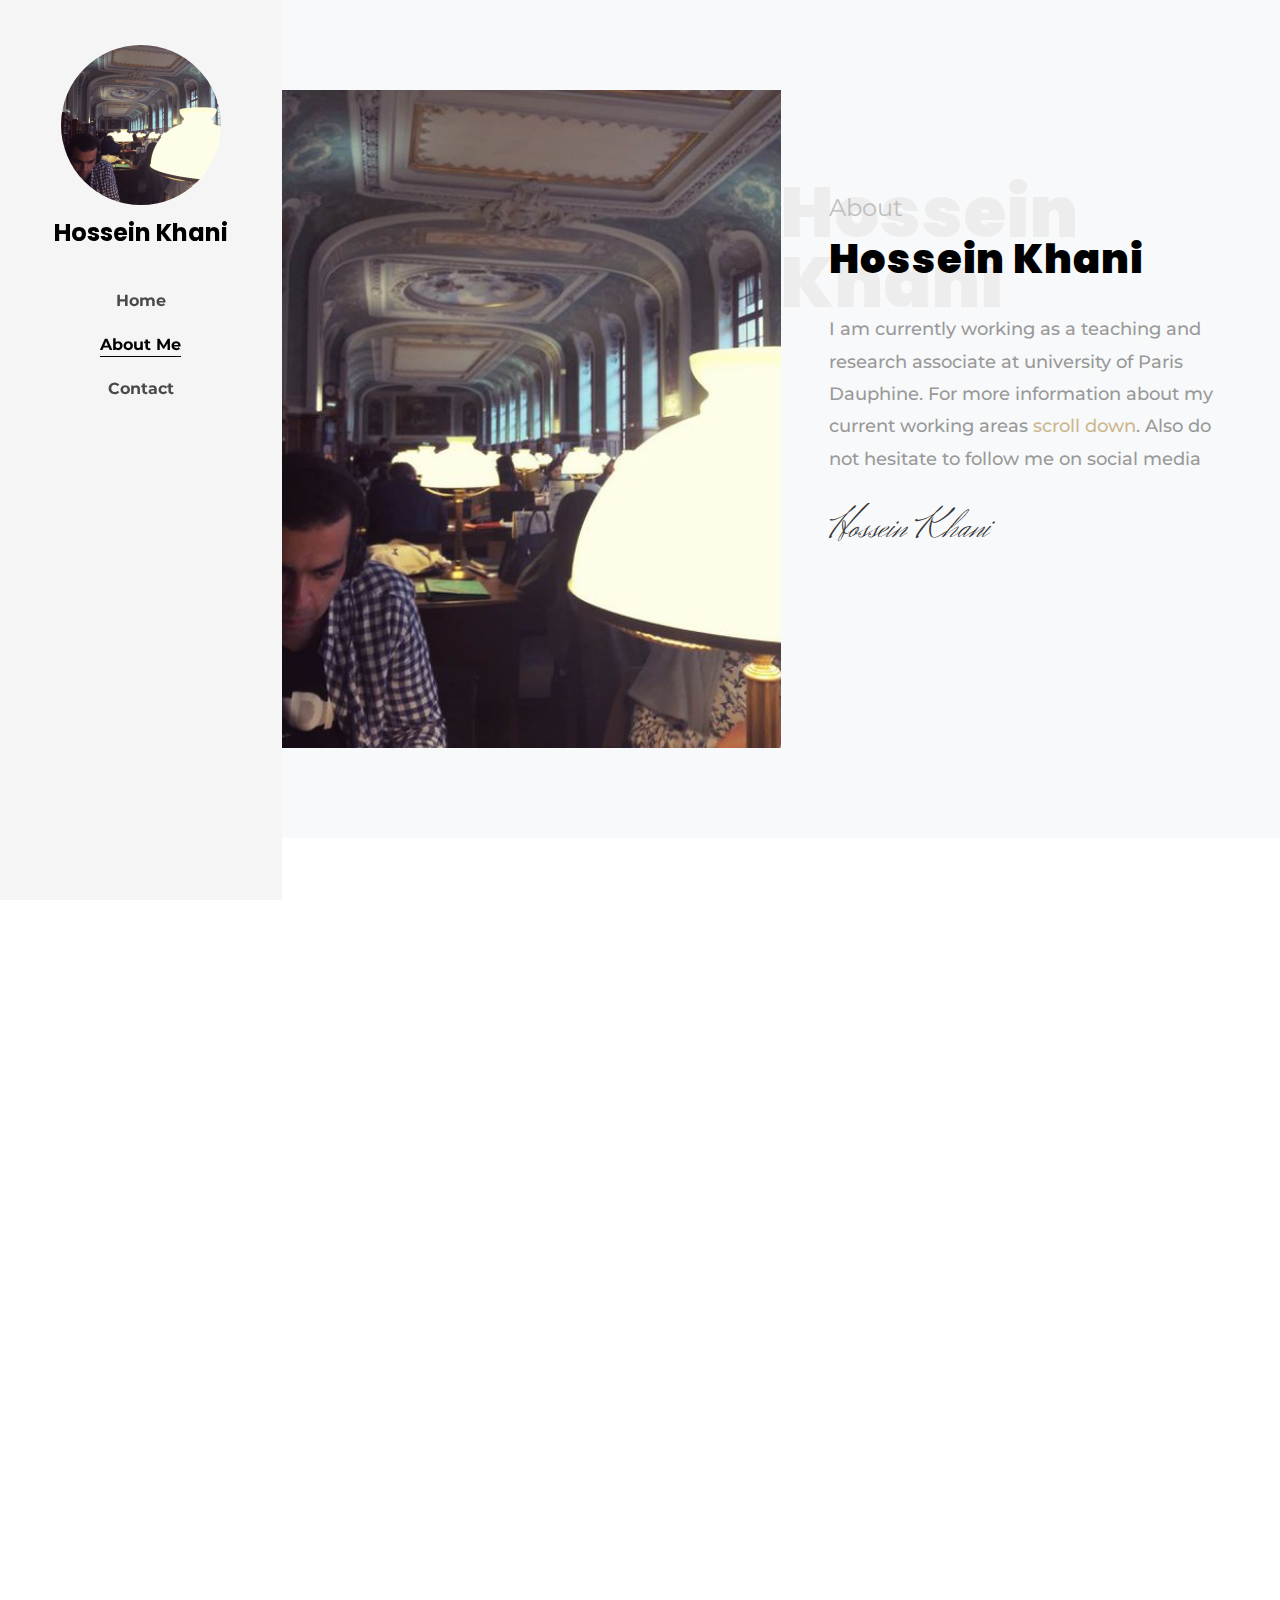
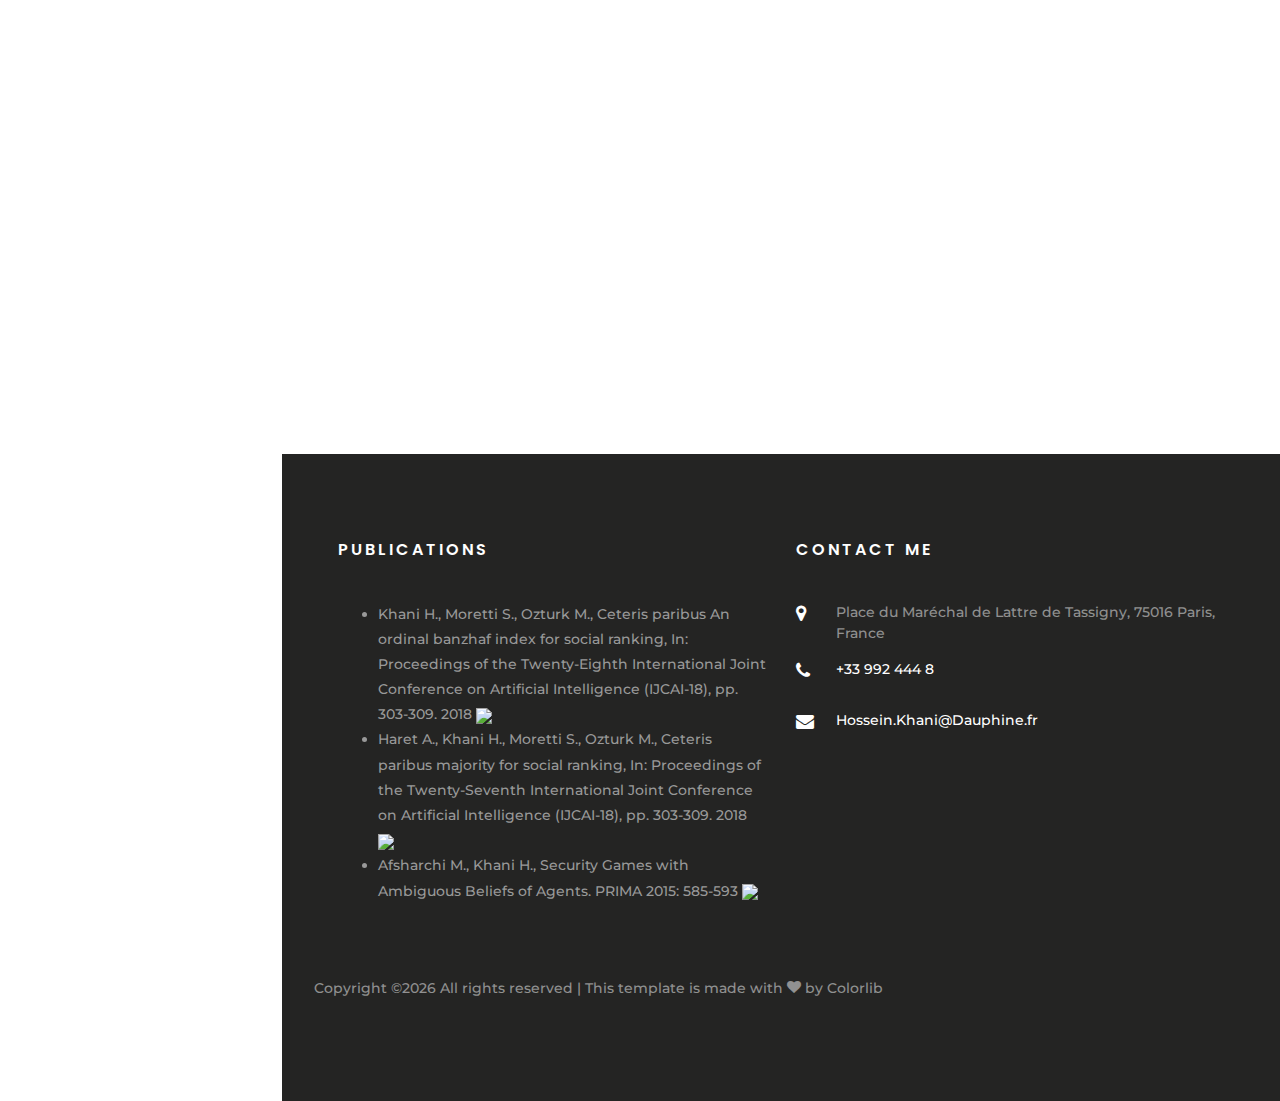
==== commit 15fe8240: "Update about.html" ====
--- a/about.html
+++ b/about.html
@@ -62,7 +62,9 @@
 								<span class="subheading">About</span>
 								<h1 class="big-letter">Hossein Khani</h1>
 								<h1 class="mb-4"><span>Hossein Khani</span></h1>
-								<p class="mb-4">I am currently working as a teaching and research associate at university of Paris Dauphine. For more information about my academic activities <a href="#ScrolledDown"> scroll down</a>. Also do not hesitate to follow me on social media</p>
+								<p class="mb-4">I am currently working as a teaching and research associate at university of Paris Dauphine. 
+								For more information about my current working areas <a href="#ScrolledDown"> scroll down</a>. 
+								Also do not hesitate to follow me on social media</p>
 
 								<h3 class="signature h1">Hossein Khani</h3>
 					<ul class="ftco-social mt-3">
@@ -129,7 +131,7 @@
 	        </div> 
 								<div class="row no-gutters">
 		        <div class="col-sm-12 col-md ftco-animate">
-		          <a href="Data.html"> <img src="images/Presentation1.png" width="250" height="150">
+		          <a href="data.html"> <img src="images/dm.png" width="250" height="150">
 		            <div class="icon d-flex justify-content-center">
 		              <span></span>
 		            </div>
@@ -139,7 +141,7 @@
 		        <div class="col-sm-12 col-md ftco-animate"> </div>
 
 		        <div class="col-sm-12 col-md ftco-animate">
-		          <a href="files/Presentation2.pdf"> <img src="images/Presentation2.png" width="250" height="150">
+		          <a href="python.html"> <img src="images/python.jpg" width="250" height="150">
 		            <div class="icon d-flex justify-content-center">
 		              <span></span>
 		            </div>
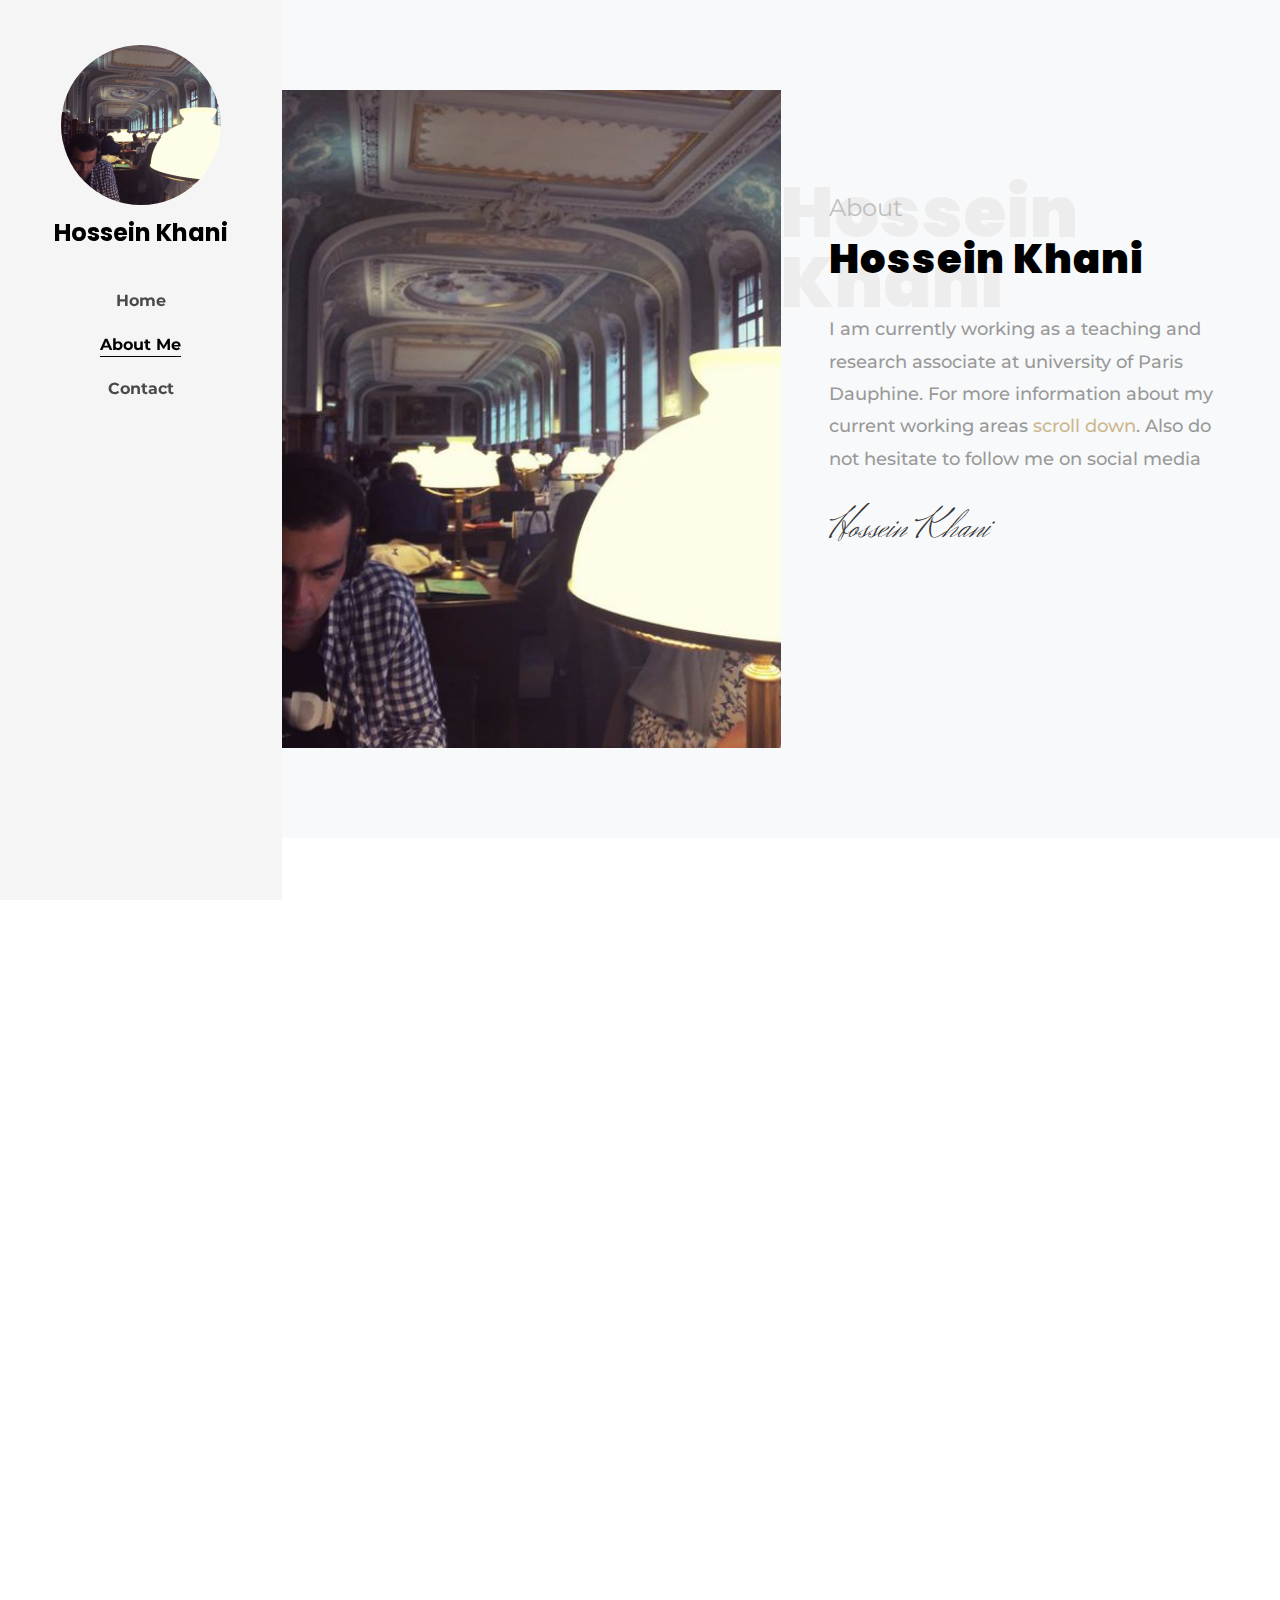
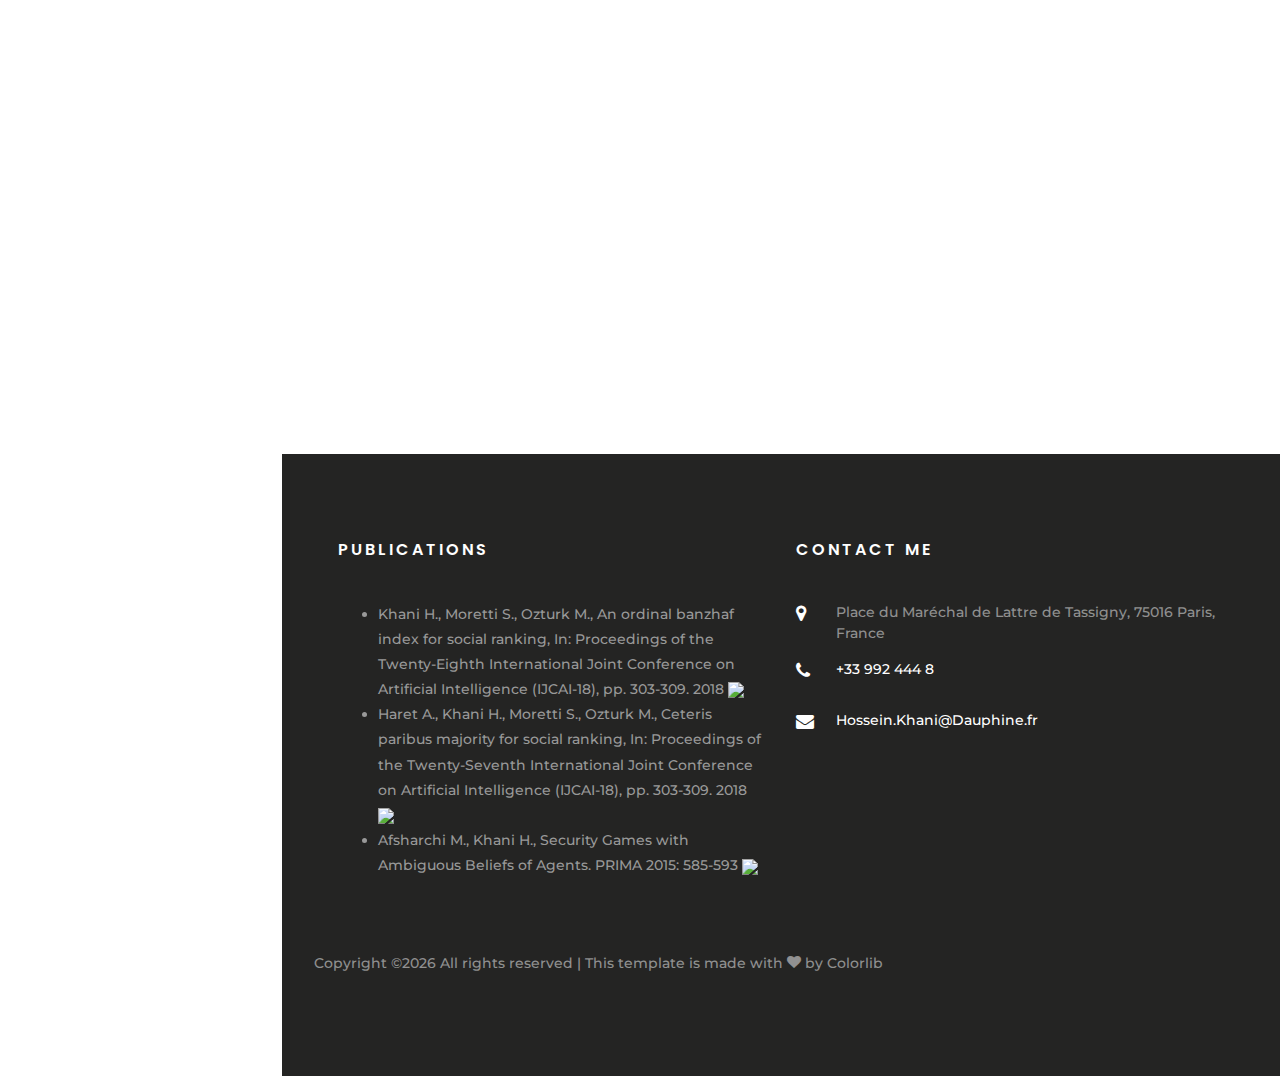
==== commit bae255f4: "Update about.html" ====
--- a/about.html
+++ b/about.html
@@ -224,7 +224,7 @@
 	            <div class="ftco-footer-widget mb-4 ml-md-4">
                       <h2 class="ftco-heading-2">publications</h2>
 	              <ul>
-                      <li>Khani H., Moretti S., Ozturk M., Ceteris paribus   An ordinal banzhaf index for social ranking, In: Proceedings of the Twenty-Eighth International Joint Conference on Artificial Intelligence (IJCAI-18), pp. 303-309. 2018 <a href="http://dx.doi.org/10.24963/ijcai.2018/42" target="_blank"><img src="http://espadon.bu.dauphine.fr/labos/images/doi.png"></a></li>
+                      <li>Khani H., Moretti S., Ozturk M., An ordinal banzhaf index for social ranking, In: Proceedings of the Twenty-Eighth International Joint Conference on Artificial Intelligence (IJCAI-18), pp. 303-309. 2018 <a href="https://www.ijcai.org/proceedings/2019/54" target="_blank"><img src="http://espadon.bu.dauphine.fr/labos/images/doi.png"></a></li>
 
 	                <li>Haret A., Khani H., Moretti S., Ozturk M., Ceteris paribus majority for social ranking, In: Proceedings of the Twenty-Seventh International Joint Conference on Artificial Intelligence (IJCAI-18), pp. 303-309. 2018 <a href="http://dx.doi.org/10.24963/ijcai.2018/42" target="_blank"><img src="http://espadon.bu.dauphine.fr/labos/images/doi.png"></a></li>
 
